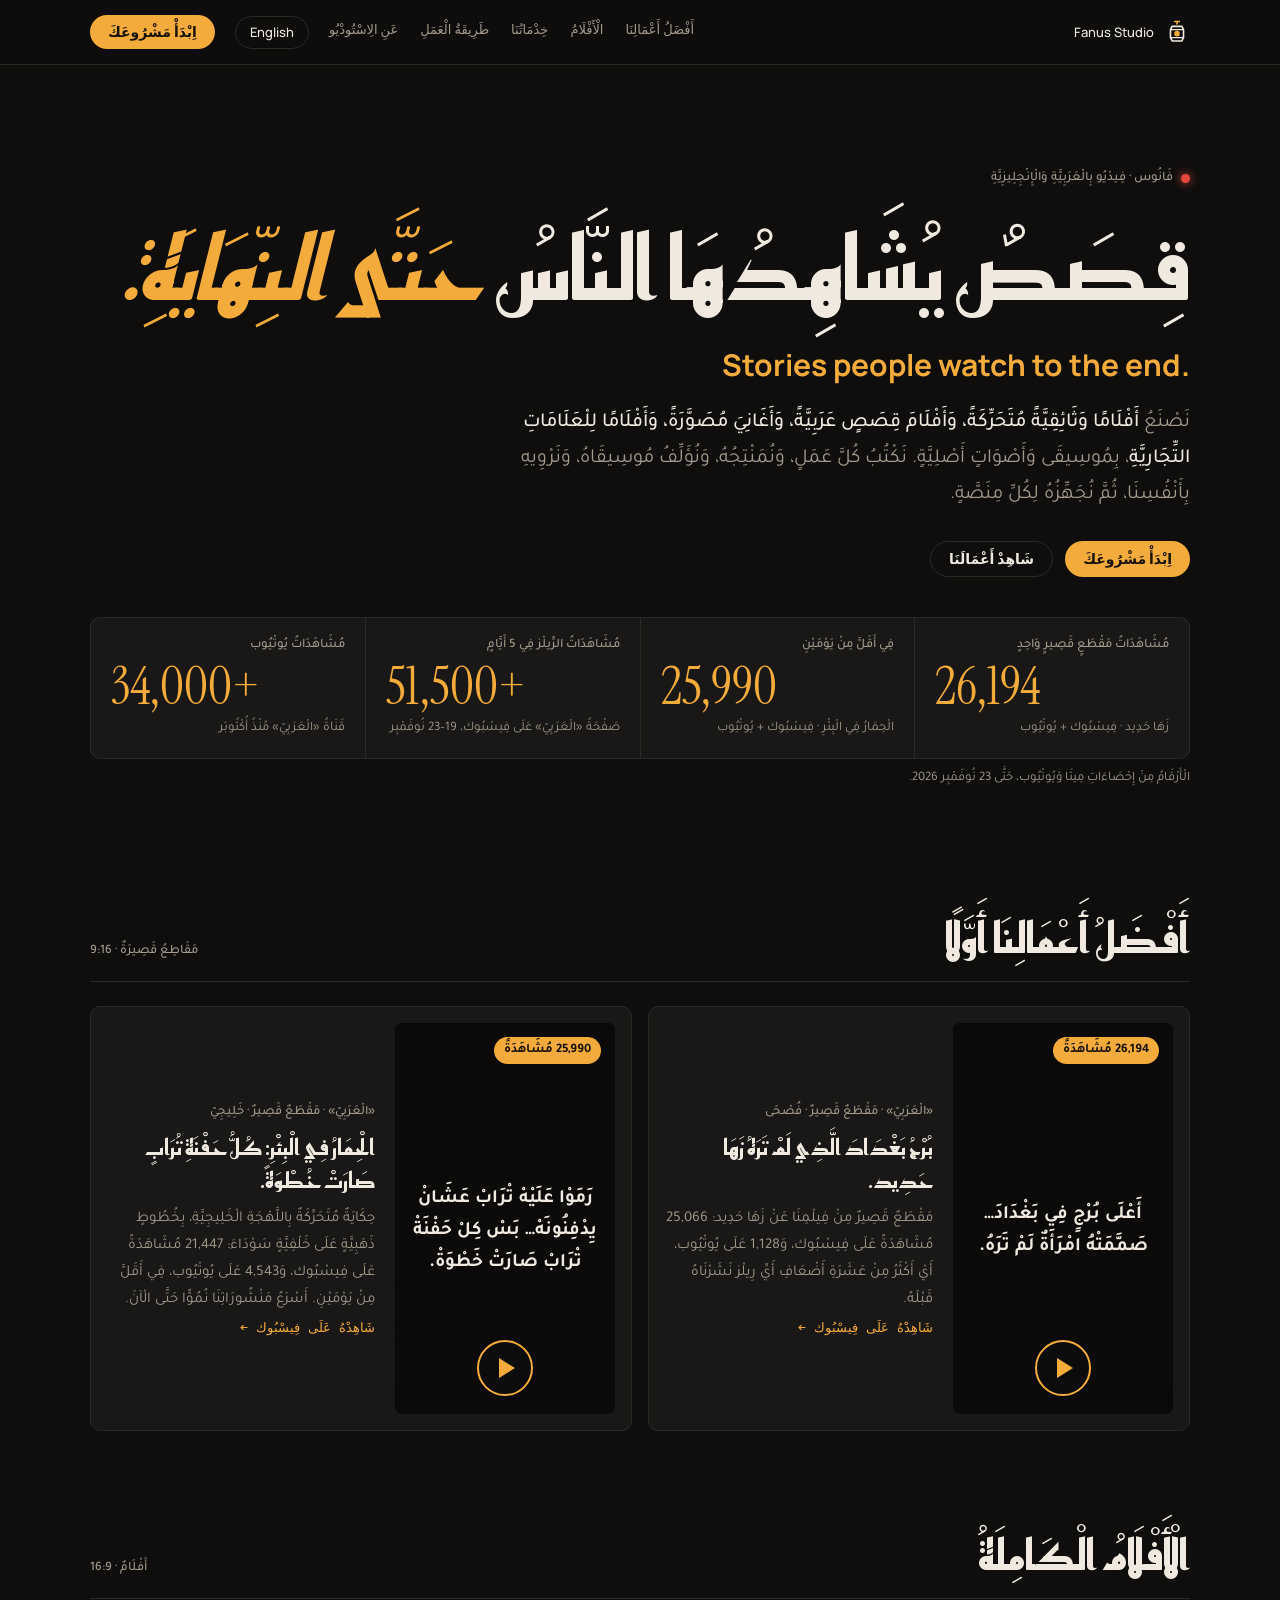
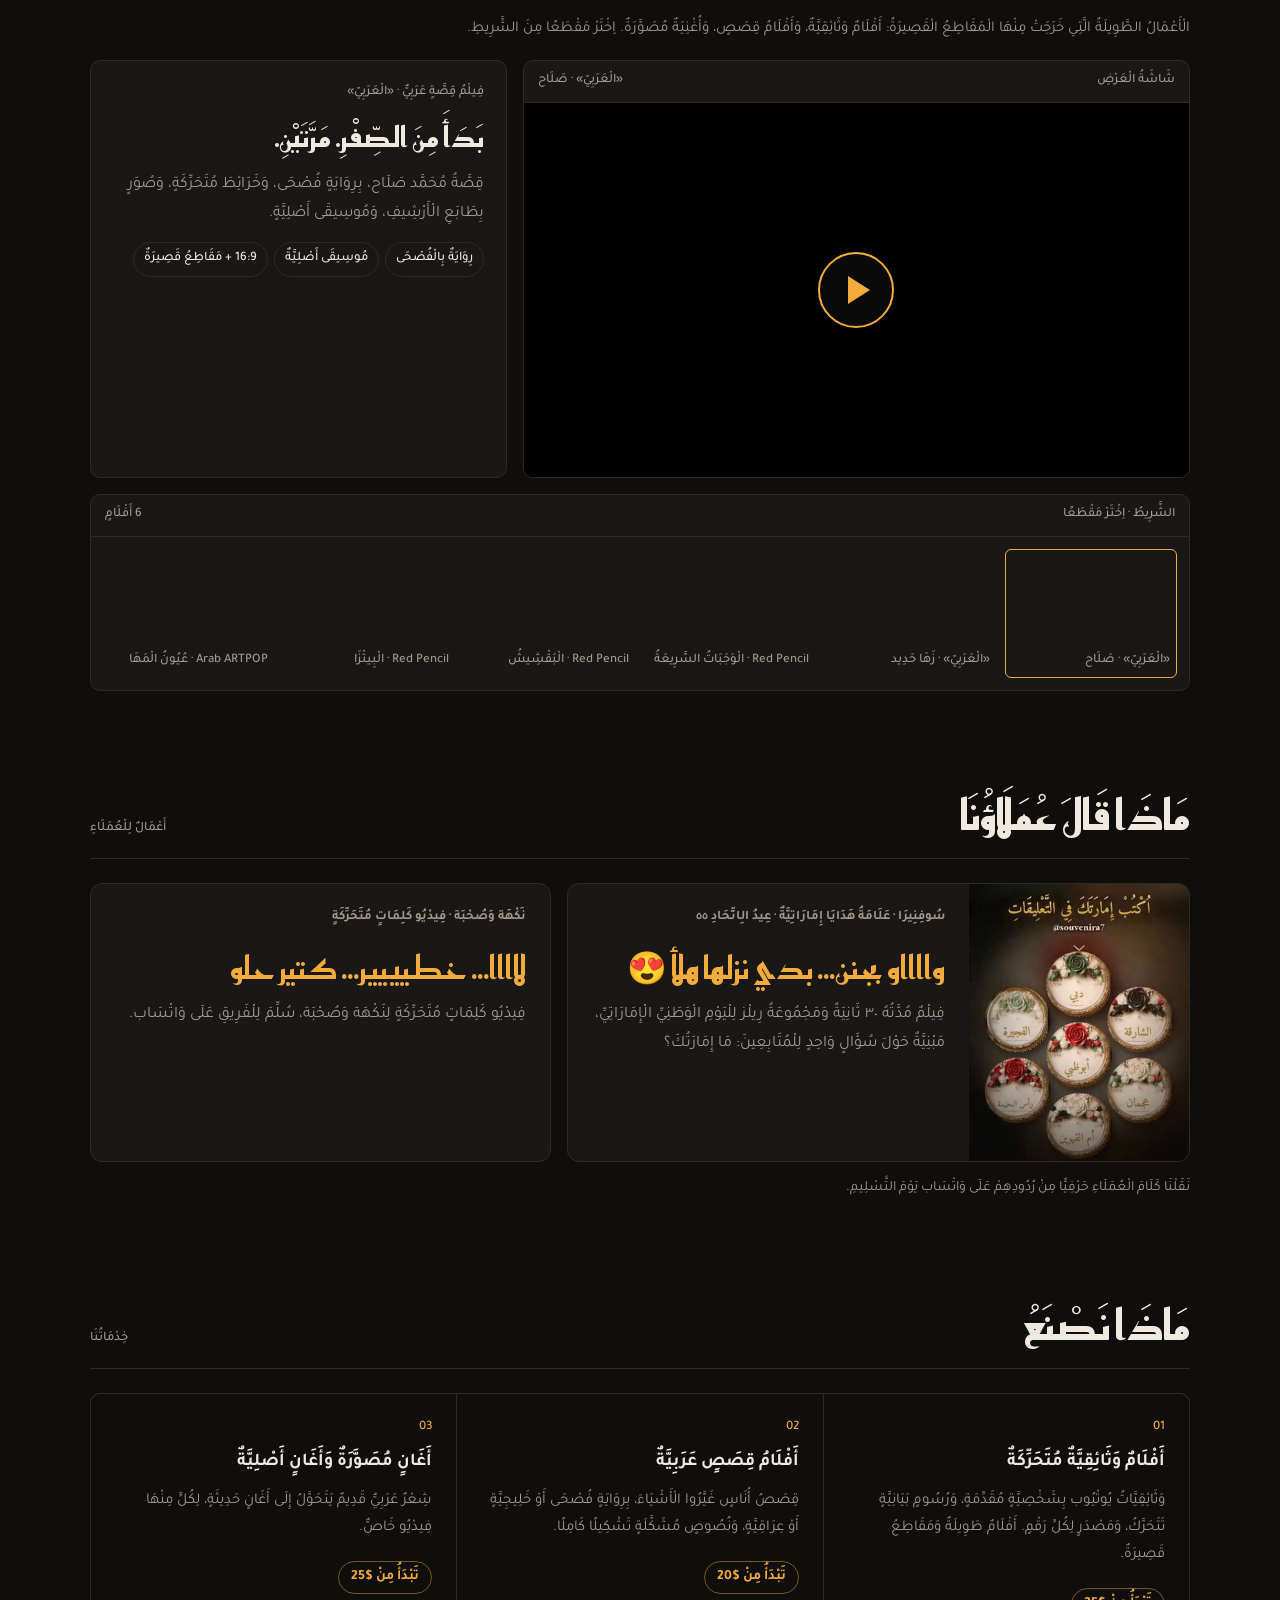
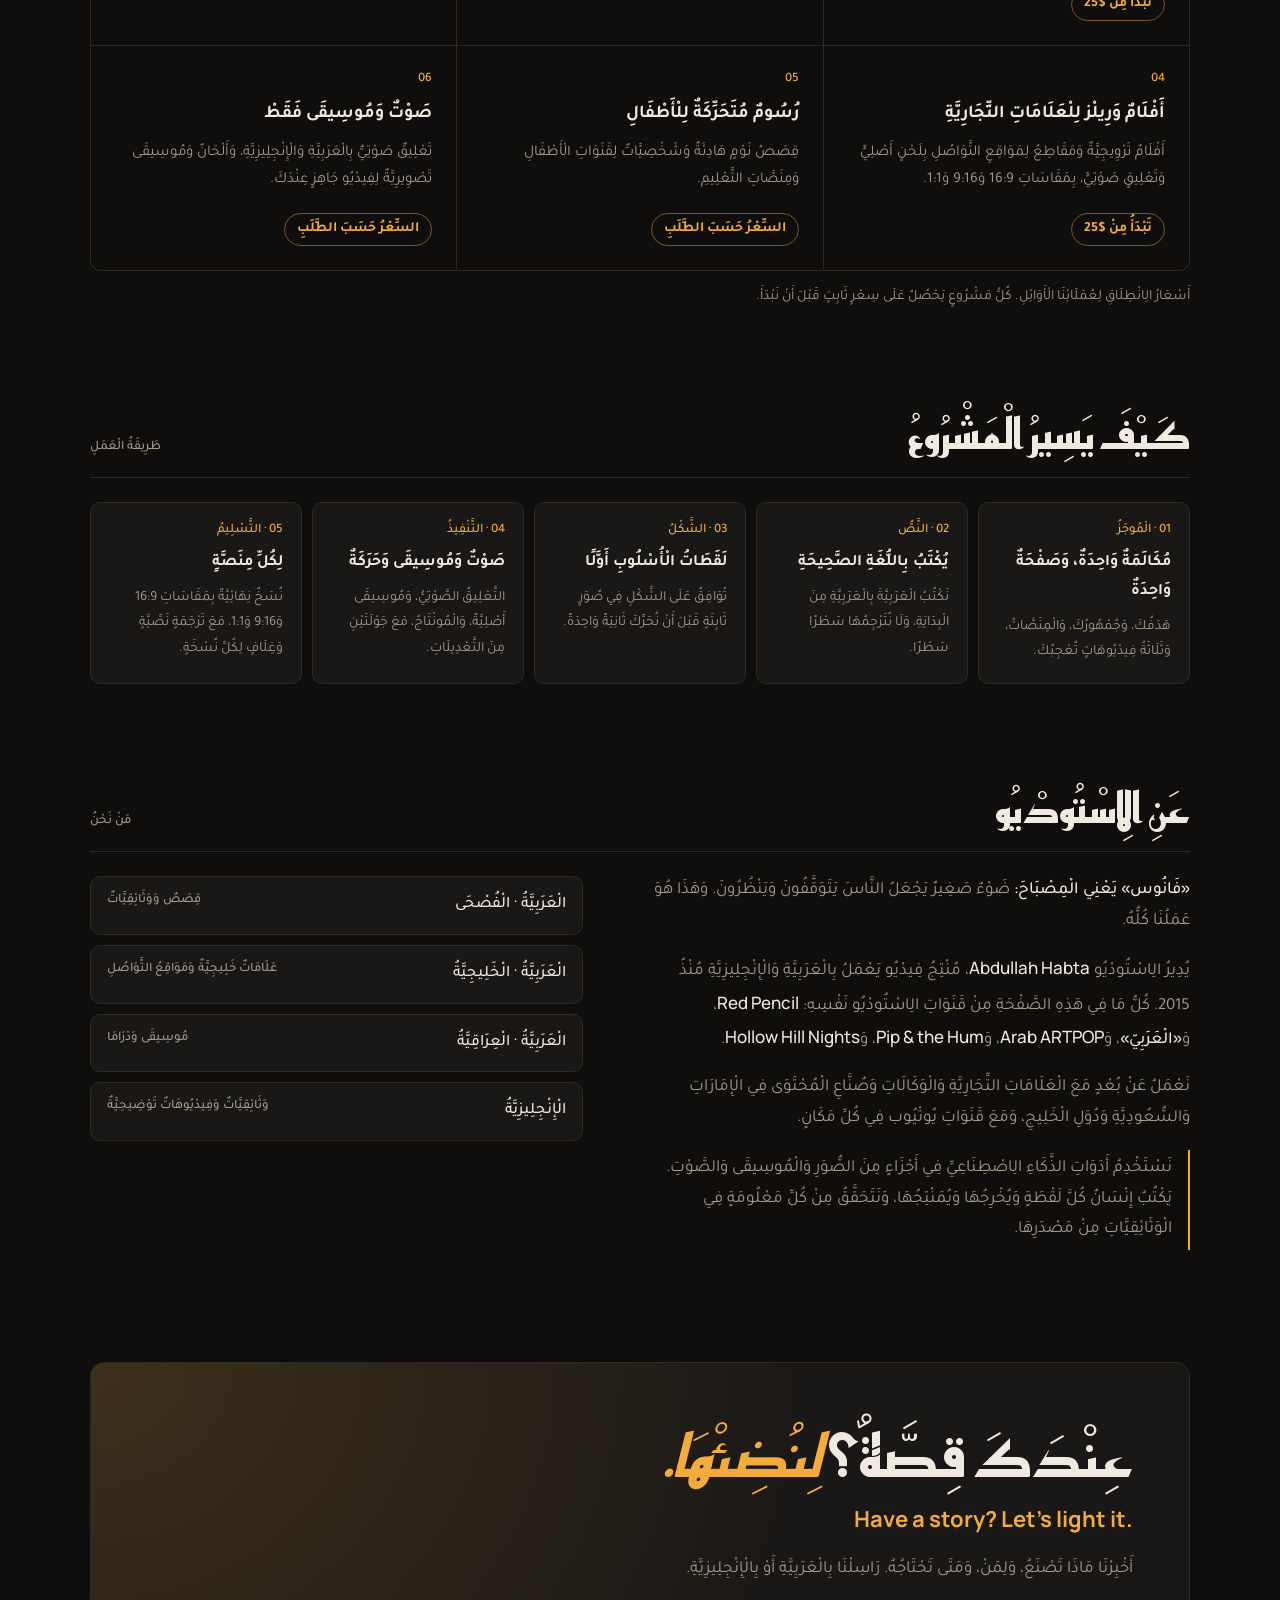
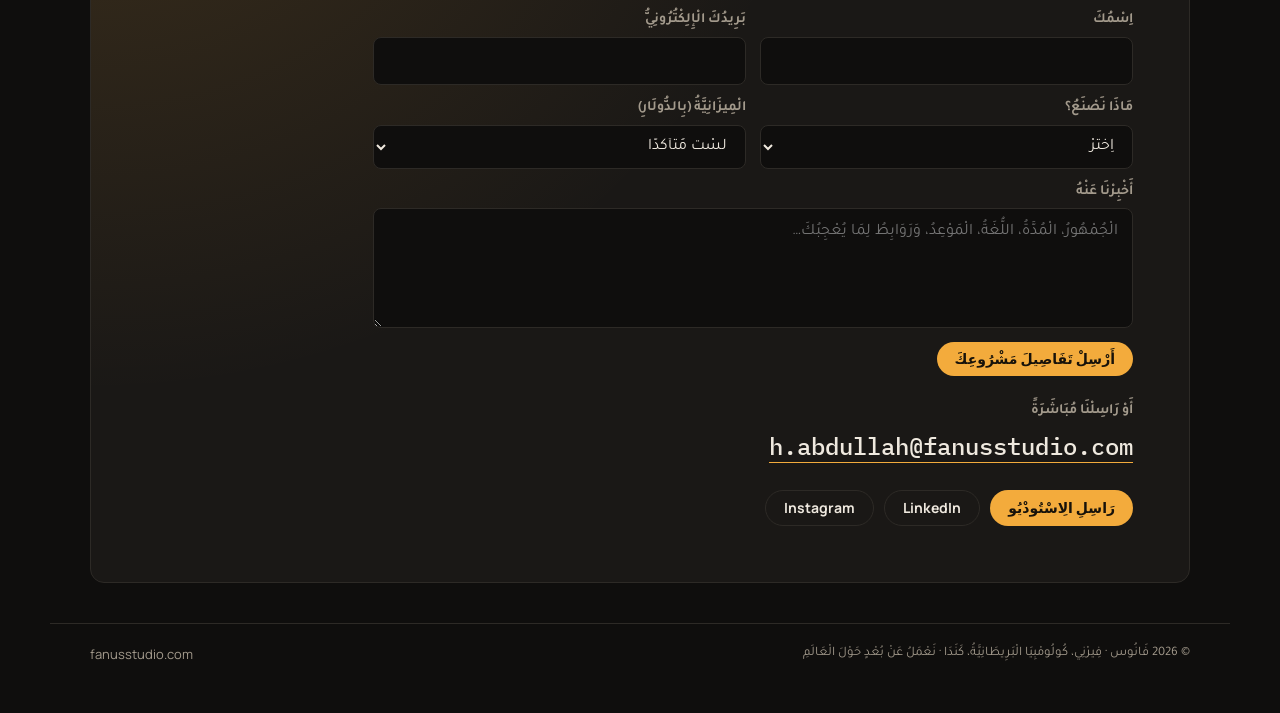
==== ar/index.html @ 35770fff "Add files via upload" ====
<!DOCTYPE html>
<html lang="ar" dir="rtl">
<head>
<meta charset="utf-8">
<meta name="viewport" content="width=device-width, initial-scale=1">
<title>فَانُوس · اِسْتُودْيُو فِيدْيُو بِالْعَرَبِيَّةِ وَالْإِنْجِلِيزِيَّةِ</title>
<meta name="description" content="فَانُوس اِسْتُودْيُو يَصْنَعُ أَفْلَامًا وَثَائِقِيَّةً مُتَحَرِّكَةً، وَأَفْلَامَ قِصَصٍ عَرَبِيَّةً، وَأَغَانِيَ مُصَوَّرَةً، وَأَفْلَامًا لِلْعَلَامَاتِ التِّجَارِيَّةِ، بِمُوسِيقَى وَأَصْوَاتٍ أَصْلِيَّةٍ، بِالْعَرَبِيَّةِ وَالْإِنْجِلِيزِيَّةِ.">
<meta property="og:title" content="فَانُوس · قِصَصٌ يُشَاهِدُهَا النَّاسُ حَتَّى النِّهَايَةِ">
<meta property="og:description" content="أَفْلَامٌ وَثَائِقِيَّةٌ مُتَحَرِّكَةٌ، وَأَفْلَامُ قِصَصٍ عَرَبِيَّةٌ، وَأَغَانٍ مُصَوَّرَةٌ، وَأَفْلَامٌ لِلْعَلَامَاتِ التِّجَارِيَّةِ، بِالْعَرَبِيَّةِ وَالْإِنْجِلِيزِيَّةِ.">
<meta property="og:type" content="website">
<meta property="og:locale" content="ar_AR">
<meta property="og:url" content="https://fanusstudio.com/ar/">
<meta property="og:image" content="https://fanusstudio.com/assets/og-fanus.jpg">
<meta property="og:image:width" content="1200">
<meta property="og:image:height" content="627">
<meta name="twitter:card" content="summary_large_image">
<meta name="theme-color" content="#0f0e0d">
<link rel="canonical" href="https://fanusstudio.com/ar/">
<link rel="alternate" hreflang="en" href="https://fanusstudio.com/">
<link rel="alternate" hreflang="ar" href="https://fanusstudio.com/ar/">
<link rel="alternate" hreflang="x-default" href="https://fanusstudio.com/">
<link rel="icon" href="/favicon.svg" type="image/svg+xml">
<link rel="preconnect" href="https://fonts.googleapis.com">
<link rel="preconnect" href="https://fonts.gstatic.com" crossorigin>
<link href="https://fonts.googleapis.com/css2?family=Instrument+Serif:ital@0;1&family=Manrope:wght@400;500;700&family=IBM+Plex+Mono:wght@400;500&family=Reem+Kufi:wght@500;700&family=Tajawal:wght@400;500;700&display=swap" rel="stylesheet">
<link rel="stylesheet" href="/assets/site.css">
</head>
<body>
<a class="skip" href="#main">تَخَطَّ إِلَى الْمُحْتَوَى</a>

<nav class="bar" aria-label="الْقَائِمَةُ الرَّئِيسِيَّةُ">
  <div class="wrap">
    <a class="brand" href="#top" aria-label="فَانُوس، الصَّفْحَةُ الرَّئِيسِيَّةُ">
      <svg viewBox="0 0 32 32" aria-hidden="true"><path d="M13 3h6M16 3v3" stroke="#f3ab3c" stroke-width="2" stroke-linecap="round"/><path d="M10 9h12l2 4v10l-2 4H10l-2-4V13z" fill="none" stroke="#efe9df" stroke-width="2" stroke-linejoin="round"/><circle cx="16" cy="18" r="3.4" fill="#f3ab3c"/><path d="M8 13h16M8 23h16" stroke="#efe9df" stroke-width="1.4"/></svg>
      <span class="en">Fanus Studio</span>
    </a>
    <ul>
      <li><a href="#breakouts">أَفْضَلُ أَعْمَالِنَا</a></li>
      <li><a href="#work">الْأَفْلَامُ</a></li>
      <li><a href="#services">خِدْمَاتُنَا</a></li>
      <li><a href="#process">طَرِيقَةُ الْعَمَلِ</a></li>
      <li><a href="#studio">عَنِ الِاسْتُودْيُو</a></li>
    </ul>
    <a class="lang en" href="/" lang="en" hreflang="en">English</a>
    <a class="cta" href="#contact">اِبْدَأْ مَشْرُوعَكَ</a>
  </div>
</nav>

<main id="main">
<header class="hero wrap" id="top">
  <span class="rec"><i></i>فَانُوس · فِيدْيُو بِالْعَرَبِيَّةِ وَالْإِنْجِلِيزِيَّةِ</span>
  <h1>قِصَصٌ يُشَاهِدُهَا النَّاسُ <em>حَتَّى النِّهَايَةِ.</em></h1>
  <p class="en ar-line" lang="en">Stories people watch to the end.</p>
  <p class="lede">نَصْنَعُ <b>أَفْلَامًا وَثَائِقِيَّةً مُتَحَرِّكَةً، وَأَفْلَامَ قِصَصٍ عَرَبِيَّةً، وَأَغَانِيَ مُصَوَّرَةً، وَأَفْلَامًا لِلْعَلَامَاتِ التِّجَارِيَّةِ</b>، بِمُوسِيقَى وَأَصْوَاتٍ أَصْلِيَّةٍ. نَكْتُبُ كُلَّ عَمَلٍ، وَنُمَنْتِجُهُ، وَنُؤَلِّفُ مُوسِيقَاهُ، وَنَرْوِيهِ بِأَنْفُسِنَا، ثُمَّ نُجَهِّزُهُ لِكُلِّ مِنَصَّةٍ.</p>
  <div class="hero-actions">
    <a class="cta" href="#contact">اِبْدَأْ مَشْرُوعَكَ</a>
    <a class="cta ghost" href="#breakouts">شَاهِدْ أَعْمَالَنَا</a>
  </div>
  <dl class="stats" aria-label="نَتَائِجُ مِنْ قَنَوَاتِنَا">
    <div><dt>مُشَاهَدَاتُ مَقْطَعٍ قَصِيرٍ وَاحِدٍ</dt><dd>26,194</dd><span>زَهَا حَدِيد · فِيسْبُوك + يُوتْيُوب</span></div>
    <div><dt>فِي أَقَلَّ مِنْ يَوْمَيْنِ</dt><dd>25,990</dd><span>الْحِمَارُ فِي الْبِئْرِ · فِيسْبُوك + يُوتْيُوب</span></div>
    <div><dt>مُشَاهَدَاتُ الرِّيلْز فِي 5 أَيَّامٍ</dt><dd>51,500+</dd><span>صَفْحَةُ «الْعَرَبِيّ» عَلَى فِيسْبُوك، 19–23 نُوفَمْبِر</span></div>
    <div><dt>مُشَاهَدَاتُ يُوتْيُوب</dt><dd>34,000+</dd><span>قَنَاةُ «الْعَرَبِيّ» مُنْذُ أُكْتُوبَر</span></div>
  </dl>
  <p class="asof">الْأَرْقَامُ مِنْ إِحْصَاءَاتِ مِيتَا وَيُوتْيُوب، حَتَّى 23 نُوفَمْبِر 2026.</p>
</header>

<section class="wrap" id="breakouts" style="padding-top:clamp(40px,6vw,72px)">
  <div class="sec-head"><h2>أَفْضَلُ أَعْمَالِنَا أَوَّلًا</h2><span>مَقَاطِعُ قَصِيرَةٌ · 9:16</span></div>
  <div class="reels">
    <article class="reel">
      <div class="reel-frame" data-yt="9dzIeM077sY">
        <button type="button" class="reel-poster" data-thumb style="background-image:linear-gradient(180deg,rgba(11,10,9,.35),rgba(11,10,9,.55) 45%,rgba(11,10,9,.9)),url(https://i.ytimg.com/vi/9dzIeM077sY/hqdefault.jpg)" aria-label="شَغِّلْ مَقْطَعَ زَهَا حَدِيد">
          <span class="badge">26,194 مُشَاهَدَةً</span>
          <span class="ar reel-hook">أَعْلَى بُرْجٍ فِي بَغْدَادَ… صَمَّمَتْهُ امْرَأَةٌ لَمْ تَرَهُ.</span>
          <span class="play" aria-hidden="true"></span>
        </button>
      </div>
      <div class="reel-info">
        <span class="kicker">«الْعَرَبِيّ» · مَقْطَعٌ قَصِيرٌ · فُصْحَى</span>
        <b>بُرْجُ بَغْدَادَ الَّذِي لَمْ تَرَهُ زَهَا حَدِيد.</b>
        <p>مَقْطَعٌ قَصِيرٌ مِنْ فِيلْمِنَا عَنْ زَهَا حَدِيد: 25,066 مُشَاهَدَةً عَلَى فِيسْبُوك، وَ1,128 عَلَى يُوتْيُوب، أَيْ أَكْثَرُ مِنْ عَشَرَةِ أَضْعَافِ أَيِّ رِيلْز نَشَرْنَاهُ قَبْلَهُ.</p>
        <a href="https://www.facebook.com/reel/1648816886707754/" rel="noopener">شَاهِدْهُ عَلَى فِيسْبُوك ←</a>
      </div>
    </article>
    <article class="reel">
      <div class="reel-frame" data-yt="bB3x-PPiFWo">
        <button type="button" class="reel-poster" data-thumb style="background-image:linear-gradient(180deg,rgba(11,10,9,.35),rgba(11,10,9,.55) 45%,rgba(11,10,9,.9)),url(https://i.ytimg.com/vi/bB3x-PPiFWo/hqdefault.jpg)" aria-label="شَغِّلْ مَقْطَعَ الْحِمَارِ فِي الْبِئْرِ">
          <span class="badge">25,990 مُشَاهَدَةً</span>
          <span class="ar reel-hook">رَمَوْا عَلَيْهْ تْرَابْ عَشَانْ يِدْفِنُونَهْ… بَسْ كِلْ حَفْنَةْ تْرَابْ صَارَتْ خَطْوَةْ.</span>
          <span class="play" aria-hidden="true"></span>
        </button>
      </div>
      <div class="reel-info">
        <span class="kicker">«الْعَرَبِيّ» · مَقْطَعٌ قَصِيرٌ · خَلِيجِيّ</span>
        <b>الْحِمَارُ فِي الْبِئْرِ: كُلُّ حَفْنَةِ تُرَابٍ صَارَتْ خُطْوَةً.</b>
        <p>حِكَايَةٌ مُتَحَرِّكَةٌ بِاللَّهْجَةِ الْخَلِيجِيَّةِ، بِخُطُوطٍ ذَهَبِيَّةٍ عَلَى خَلْفِيَّةٍ سَوْدَاءَ: 21,447 مُشَاهَدَةً عَلَى فِيسْبُوك، وَ4,543 عَلَى يُوتْيُوب، فِي أَقَلَّ مِنْ يَوْمَيْنِ. أَسْرَعُ مَنْشُورَاتِنَا نُمُوًّا حَتَّى الْآنَ.</p>
        <a href="https://www.facebook.com/reel/1124022290399569/" rel="noopener">شَاهِدْهُ عَلَى فِيسْبُوك ←</a>
      </div>
    </article>
  </div>
</section>

<section class="wrap" id="work">
  <div class="sec-head"><h2>الْأَفْلَامُ الْكَامِلَةُ</h2><span>أَفْلَامٌ · 16:9</span></div>
  <p class="films-note">الْأَعْمَالُ الطَّوِيلَةُ الَّتِي خَرَجَتْ مِنْهَا الْمَقَاطِعُ الْقَصِيرَةُ: أَفْلَامٌ وَثَائِقِيَّةٌ، وَأَفْلَامُ قِصَصٍ، وَأُغْنِيَةٌ مُصَوَّرَةٌ. اِخْتَرْ مَقْطَعًا مِنَ الشَّرِيطِ.</p>
  <div class="suite">
    <div class="panel">
      <div class="head"><span>شَاشَةُ الْعَرْضِ</span><span id="monLabel"></span></div>
      <div class="screen" id="screen"></div>
    </div>
    <aside class="panel inspector" aria-live="polite">
      <span class="kicker" id="insKicker"></span>
      <h2 id="insTitle"></h2>
      <p id="insText"></p>
      <div class="chips" id="insChips"></div>
    </aside>
  </div>
  <div class="panel timeline">
    <div class="head"><span>الشَّرِيطُ · اِخْتَرْ مَقْطَعًا</span><span>6 أَفْلَامٍ</span></div>
    <div class="clips" id="clips" role="list"></div>
  </div>
</section>

<section class="wrap" id="clients">
  <div class="sec-head"><h2>مَاذَا قَالَ عُمَلَاؤُنَا</h2><span>أَعْمَالٌ لِلْعُمَلَاءِ</span></div>
  <div class="quotes">
    <figure class="quote has-img">
      <img src="/assets/client-souvenira.jpg" alt="سَبْعُ شُمُوعٍ بِالْوُرُودِ، وَاحِدَةٌ لِكُلِّ إِمَارَةٍ، مِنْ فِيلْمِ سُوفِنِيرَا لِعِيدِ الِاتِّحَادِ" width="640" height="804" loading="lazy">
      <figcaption>
        <span class="kicker">سُوفِنِيرَا · عَلَامَةُ هَدَايَا إِمَارَاتِيَّةٌ · عِيدُ الِاتِّحَادِ ٥٥</span>
        <blockquote>وااااو بجنن… بدي نزلها هلأ 😍</blockquote>
        <p>فِيلْمٌ مُدَّتُهُ ٣٠ ثَانِيَةً وَمَجْمُوعَةُ رِيلْز لِلْيَوْمِ الْوَطَنِيِّ الْإِمَارَاتِيِّ، مَبْنِيَّةٌ حَوْلَ سُؤَالٍ وَاحِدٍ لِلْمُتَابِعِينَ: مَا إِمَارَتُكَ؟</p>
      </figcaption>
    </figure>
    <figure class="quote">
      <figcaption>
        <span class="kicker">نَكْهَة وَصُحْبَة · فِيدْيُو كَلِمَاتٍ مُتَحَرِّكَةٍ</span>
        <blockquote>لاااا… خطيييير… كتير حلو</blockquote>
        <p>فِيدْيُو كَلِمَاتٍ مُتَحَرِّكَةٍ لِنَكْهَة وَصُحْبَة، سُلِّمَ لِلْفَرِيقِ عَلَى وَاتْسَاب.</p>
      </figcaption>
    </figure>
  </div>
  <p class="price-note">نَقَلْنَا كَلَامَ الْعُمَلَاءِ حَرْفِيًّا مِنْ رُدُودِهِمْ عَلَى وَاتْسَاب يَوْمَ التَّسْلِيمِ.</p>
</section>

<section class="wrap" id="services">
  <div class="sec-head"><h2>مَاذَا نَصْنَعُ</h2><span>خِدْمَاتُنَا</span></div>
  <div class="grid3">
    <div class="cell"><span class="n">01</span><b>أَفْلَامٌ وَثَائِقِيَّةٌ مُتَحَرِّكَةٌ</b><p>وَثَائِقِيَّاتُ يُوتْيُوب بِشَخْصِيَّةٍ مُقَدِّمَةٍ، وَرُسُومٍ بَيَانِيَّةٍ تَتَحَرَّكُ، وَمَصْدَرٍ لِكُلِّ رَقْمٍ. أَفْلَامٌ طَوِيلَةٌ وَمَقَاطِعُ قَصِيرَةٌ.</p><span class="from">تَبْدَأُ مِنْ ‎25$</span></div>
    <div class="cell"><span class="n">02</span><b>أَفْلَامُ قِصَصٍ عَرَبِيَّةٌ</b><p>قِصَصُ أُنَاسٍ غَيَّرُوا الْأَشْيَاءَ، بِرِوَايَةٍ فُصْحَى أَوْ خَلِيجِيَّةٍ أَوْ عِرَاقِيَّةٍ، وَنُصُوصٍ مُشَكَّلَةٍ تَشْكِيلًا كَامِلًا.</p><span class="from">تَبْدَأُ مِنْ ‎20$</span></div>
    <div class="cell"><span class="n">03</span><b>أَغَانٍ مُصَوَّرَةٌ وَأَغَانٍ أَصْلِيَّةٌ</b><p>شِعْرٌ عَرَبِيٌّ قَدِيمٌ يَتَحَوَّلُ إِلَى أَغَانٍ حَدِيثَةٍ، لِكُلٍّ مِنْهَا فِيدْيُو خَاصٌّ.</p><span class="from">تَبْدَأُ مِنْ ‎25$</span></div>
    <div class="cell"><span class="n">04</span><b>أَفْلَامٌ وَرِيلْز لِلْعَلَامَاتِ التِّجَارِيَّةِ</b><p>أَفْلَامٌ تَرْوِيجِيَّةٌ وَمَقَاطِعُ لِمَوَاقِعِ التَّوَاصُلِ بِلَحْنٍ أَصْلِيٍّ وَتَعْلِيقٍ صَوْتِيٍّ، بِمَقَاسَاتِ 16:9 وَ9:16 وَ1:1.</p><span class="from">تَبْدَأُ مِنْ ‎25$</span></div>
    <div class="cell"><span class="n">05</span><b>رُسُومٌ مُتَحَرِّكَةٌ لِلْأَطْفَالِ</b><p>قِصَصُ نَوْمٍ هَادِئَةٌ وَشَخْصِيَّاتٌ لِقَنَوَاتِ الْأَطْفَالِ وَمِنَصَّاتِ التَّعْلِيمِ.</p><span class="from">السِّعْرُ حَسَبَ الطَّلَبِ</span></div>
    <div class="cell"><span class="n">06</span><b>صَوْتٌ وَمُوسِيقَى فَقَطْ</b><p>تَعْلِيقٌ صَوْتِيٌّ بِالْعَرَبِيَّةِ وَالْإِنْجِلِيزِيَّةِ، وَأَلْحَانٌ وَمُوسِيقَى تَصْوِيرِيَّةٌ لِفِيدْيُو جَاهِزٍ عِنْدَكَ.</p><span class="from">السِّعْرُ حَسَبَ الطَّلَبِ</span></div>
  </div>
  <p class="price-note">أَسْعَارُ الِانْطِلَاقِ لِعُمَلَائِنَا الْأَوَائِلِ. كُلُّ مَشْرُوعٍ يَحْصُلُ عَلَى سِعْرٍ ثَابِتٍ قَبْلَ أَنْ نَبْدَأَ.</p>
</section>

<section class="wrap" id="process">
  <div class="sec-head"><h2>كَيْفَ يَسِيرُ الْمَشْرُوعُ</h2><span>طَرِيقَةُ الْعَمَلِ</span></div>
  <ol class="steps">
    <li><span class="n">01 · الْمُوجَزُ</span><b>مُكَالَمَةٌ وَاحِدَةٌ، وَصَفْحَةٌ وَاحِدَةٌ</b><p>هَدَفُكَ، وَجُمْهُورُكَ، وَالْمِنَصَّاتُ، وَثَلَاثَةُ فِيدْيُوهَاتٍ تُعْجِبُكَ.</p></li>
    <li><span class="n">02 · النَّصُّ</span><b>يُكْتَبُ بِاللُّغَةِ الصَّحِيحَةِ</b><p>نَكْتُبُ الْعَرَبِيَّةَ بِالْعَرَبِيَّةِ مِنَ الْبِدَايَةِ، وَلَا نُتَرْجِمُهَا سَطْرًا سَطْرًا.</p></li>
    <li><span class="n">03 · الشَّكْلُ</span><b>لَقَطَاتُ الْأُسْلُوبِ أَوَّلًا</b><p>تُوَافِقُ عَلَى الشَّكْلِ فِي صُوَرٍ ثَابِتَةٍ قَبْلَ أَنْ نُحَرِّكَ ثَانِيَةً وَاحِدَةً.</p></li>
    <li><span class="n">04 · التَّنْفِيذُ</span><b>صَوْتٌ وَمُوسِيقَى وَحَرَكَةٌ</b><p>التَّعْلِيقُ الصَّوْتِيُّ، وَمُوسِيقَى أَصْلِيَّةٌ، وَالْمُونْتَاجُ، مَعَ جَوْلَتَيْنِ مِنَ التَّعْدِيلَاتِ.</p></li>
    <li><span class="n">05 · التَّسْلِيمُ</span><b>لِكُلِّ مِنَصَّةٍ</b><p>نُسَخٌ نِهَائِيَّةٌ بِمَقَاسَاتِ 16:9 وَ9:16 وَ1:1، مَعَ تَرْجَمَةٍ نَصِّيَّةٍ وَغِلَافٍ لِكُلِّ نُسْخَةٍ.</p></li>
  </ol>
</section>

<section class="wrap" id="studio">
  <div class="sec-head"><h2>عَنِ الِاسْتُودْيُو</h2><span>مَنْ نَحْنُ</span></div>
  <div class="split">
    <div>
      <p><b>«فَانُوس» يَعْنِي الْمِصْبَاحَ:</b> ضَوْءٌ صَغِيرٌ يَجْعَلُ النَّاسَ يَتَوَقَّفُونَ وَيَنْظُرُونَ. وَهَذَا هُوَ عَمَلُنَا كُلُّهُ.</p>
      <p>يُدِيرُ الِاسْتُودْيُو <b class="en">Abdullah Habta</b>، مُنْتِجُ فِيدْيُو يَعْمَلُ بِالْعَرَبِيَّةِ وَالْإِنْجِلِيزِيَّةِ مُنْذُ 2015. كُلُّ مَا فِي هَذِهِ الصَّفْحَةِ مِنْ قَنَوَاتِ الِاسْتُودْيُو نَفْسِهِ: <b class="en">Red Pencil</b>، وَ<b>«الْعَرَبِيّ»</b>، وَ<b class="en">Arab ARTPOP</b>، وَ<b class="en">Pip &amp; the Hum</b>، وَ<b class="en">Hollow Hill Nights</b>.</p>
      <p>نَعْمَلُ عَنْ بُعْدٍ مَعَ الْعَلَامَاتِ التِّجَارِيَّةِ وَالْوَكَالَاتِ وَصُنَّاعِ الْمُحْتَوَى فِي الْإِمَارَاتِ وَالسُّعُودِيَّةِ وَدُوَلِ الْخَلِيجِ، وَمَعَ قَنَوَاتِ يُوتْيُوب فِي كُلِّ مَكَانٍ.</p>
      <p class="honest">نَسْتَخْدِمُ أَدَوَاتِ الذَّكَاءِ الِاصْطِنَاعِيِّ فِي أَجْزَاءٍ مِنَ الصُّوَرِ وَالْمُوسِيقَى وَالصَّوْتِ. يَكْتُبُ إِنْسَانٌ كُلَّ لَقْطَةٍ وَيُخْرِجُهَا وَيُمَنْتِجُهَا، وَنَتَحَقَّقُ مِنْ كُلِّ مَعْلُومَةٍ فِي الْوَثَائِقِيَّاتِ مِنْ مَصْدَرِهَا.</p>
    </div>
    <div class="voices" aria-label="لُغَاتُ التَّعْلِيقِ الصَّوْتِيِّ">
      <div class="voice"><b>الْعَرَبِيَّةُ · الْفُصْحَى</b><span>قِصَصٌ وَوَثَائِقِيَّاتٌ</span></div>
      <div class="voice"><b>الْعَرَبِيَّةُ · الْخَلِيجِيَّةُ</b><span>عَلَامَاتٌ خَلِيجِيَّةٌ وَمَوَاقِعُ التَّوَاصُلِ</span></div>
      <div class="voice"><b>الْعَرَبِيَّةُ · الْعِرَاقِيَّةُ</b><span>مُوسِيقَى وَدْرَامَا</span></div>
      <div class="voice"><b>الْإِنْجِلِيزِيَّةُ</b><span>وَثَائِقِيَّاتٌ وَفِيدْيُوهَاتٌ تَوْضِيحِيَّةٌ</span></div>
    </div>
  </div>
</section>

<section class="wrap" id="contact" style="padding-top:0">
  <div class="contact">
    <h2>عِنْدَكَ قِصَّةٌ؟ <em>لِنُضِئْهَا.</em></h2>
    <p class="en ar-line" lang="en">Have a story? Let's light it.</p>
    <p>أَخْبِرْنَا مَاذَا تَصْنَعُ، وَلِمَنْ، وَمَتَى تَحْتَاجُهُ. رَاسِلْنَا بِالْعَرَبِيَّةِ أَوْ بِالْإِنْجِلِيزِيَّةِ.</p>
    <form class="cform" id="cform" action="https://formsubmit.co/h.abdullah@fanusstudio.com" method="POST">
      <input type="hidden" name="_subject" value="طلب مشروع جديد · fanusstudio.com/ar">
      <input type="hidden" name="_template" value="table">
      <input type="hidden" name="_next" value="https://fanusstudio.com/ar/?sent=1#contact">
      <input class="hp" type="text" name="_honey" tabindex="-1" autocomplete="off" aria-hidden="true">
      <label>اِسْمُكَ<input name="name" autocomplete="name" required></label>
      <label>بَرِيدُكَ الْإِلِكْتُرُونِيُّ<input type="email" name="email" autocomplete="email" required></label>
      <label>مَاذَا نَصْنَعُ؟
        <select name="project" required>
          <option value="">اِخْتَرْ</option>
          <option value="Animated documentary">فِيلْمٌ وَثَائِقِيٌّ مُتَحَرِّكٌ</option>
          <option value="Arabic story film">فِيلْمُ قِصَّةٍ عَرَبِيَّةٍ</option>
          <option value="Shorts / Reels from my videos">مَقَاطِعُ قَصِيرَةٌ مِنْ فِيدْيُوهَاتِي</option>
          <option value="Music video or original song">فِيدْيُو مُوسِيقِيٌّ أَوْ أُغْنِيَةٌ أَصْلِيَّةٌ</option>
          <option value="Brand film or reel">فِيلْمٌ لِعَلَامَةٍ تِجَارِيَّةٍ</option>
          <option value="Kids' animation">رُسُومٌ مُتَحَرِّكَةٌ لِلْأَطْفَالِ</option>
          <option value="Something else">شَيْءٌ آخَرُ</option>
        </select></label>
      <label>الْمِيزَانِيَّةُ (بِالدُّولَارِ)
        <select name="budget">
          <option value="">لَسْتُ مُتَأَكِّدًا</option>
          <option value="Under $100">أَقَلُّ مِنْ 100$</option>
          <option value="$100–500">100$ – 500$</option>
          <option value="$500–2,000">500$ – 2,000$</option>
          <option value="$2,000+">أَكْثَرُ مِنْ 2,000$</option>
        </select></label>
      <label class="full">أَخْبِرْنَا عَنْهُ<textarea name="message" placeholder="الْجُمْهُورُ، الْمُدَّةُ، اللُّغَةُ، الْمَوْعِدُ، وَرَوَابِطُ لِمَا يُعْجِبُكَ…" required></textarea></label>
      <button class="cta" type="submit">أَرْسِلْ تَفَاصِيلَ مَشْرُوعِكَ</button>
    </form>
    <p class="formok" id="formok" hidden>شُكْرًا لَكَ. وَصَلَتْنَا رِسَالَتُكَ، وَسَنَتَوَاصَلُ مَعَكَ قَرِيبًا.</p>
    <p class="or">أَوْ رَاسِلْنَا مُبَاشَرَةً</p>
    <a class="mail" href="mailto:h.abdullah@fanusstudio.com?subject=%D9%85%D8%B4%D8%B1%D9%88%D8%B9%20%D8%AC%D8%AF%D9%8A%D8%AF%20%D9%84%D9%81%D8%A7%D9%86%D9%88%D8%B3">h.abdullah@fanusstudio.com</a>
    <div class="links">
      <a class="cta" href="mailto:h.abdullah@fanusstudio.com?subject=%D9%85%D8%B4%D8%B1%D9%88%D8%B9%20%D8%AC%D8%AF%D9%8A%D8%AF%20%D9%84%D9%81%D8%A7%D9%86%D9%88%D8%B3">رَاسِلِ الِاسْتُودْيُو</a>
      <a class="cta ghost en" href="https://www.linkedin.com/company/fanus-studio/" rel="noopener">LinkedIn</a>
      <a class="cta ghost en" href="https://www.instagram.com/fanus.studio/" rel="noopener">Instagram</a>
    </div>
  </div>
</section>
</main>

<footer>
  <div class="wrap">
    <span>© <span id="yr">2026</span> فَانُوس · فِيرْنِي، كُولُومْبِيَا الْبَرِيطَانِيَّةُ، كَنَدَا · نَعْمَلُ عَنْ بُعْدٍ حَوْلَ الْعَالَمِ</span>
    <span class="en">fanusstudio.com</span>
  </div>
</footer>

<script>
const WORK = [
  {id:"7SteTg6vn2E", label:"«الْعَرَبِيّ» · صَلَاح", kicker:"فِيلْمُ قِصَّةٍ عَرَبِيٌّ · «الْعَرَبِيّ»", title:"بَدَأَ مِنَ الصِّفْرِ. مَرَّتَيْنِ.", text:"قِصَّةُ مُحَمَّد صَلَاح، بِرِوَايَةٍ فُصْحَى، وَخَرَائِطَ مُتَحَرِّكَةٍ، وَصُوَرٍ بِطَابَعِ الْأَرْشِيفِ، وَمُوسِيقَى أَصْلِيَّةٍ.", chips:["رِوَايَةٌ بِالْفُصْحَى","مُوسِيقَى أَصْلِيَّةٌ","16:9 + مَقَاطِعُ قَصِيرَةٌ"]},
  {id:"RigFh04_Qnc", label:"«الْعَرَبِيّ» · زَهَا حَدِيد", kicker:"فِيلْمُ قِصَّةٍ عَرَبِيٌّ · «الْعَرَبِيّ»", title:"مِعْمَارِيَّةُ الدَّرَجَةِ التَّاسِعَةِ وَالثَّمَانِينَ.", text:"قِصَّةُ زَهَا حَدِيد مِنْ بَغْدَادَ إِلَى الْعَالَمِ، مَرْسُومَةٌ بِخُطُوطٍ ذَهَبِيَّةٍ، مَعَ بُرْجٍ يَبْنِي نَفْسَهُ فَوْقَ دِجْلَةَ.", chips:["رِوَايَةٌ بِالْفُصْحَى","رُسُومٌ خَطِّيَّةٌ مُتَحَرِّكَةٌ","تَرْجَمَةٌ عَرَبِيَّةٌ وَإِنْجِلِيزِيَّةٌ"]},
  {id:"QY7hCeDV_Zk", label:"Red Pencil · الْوَجَبَاتُ السَّرِيعَةُ", kicker:"فِيلْمٌ وَثَائِقِيٌّ مُتَحَرِّكٌ · Red Pencil", title:"لِمَاذَا لَمْ تَعُدِ الْوَجَبَاتُ السَّرِيعَةُ رَخِيصَةً؟", text:"وَثَائِقِيٌّ عَنِ اقْتِصَادِ الْحَيَاةِ الْيَوْمِيَّةِ يَتْبَعُ نُقُودَكَ دَاخِلَ شَطِيرَةِ بَرْغَر، بِأَرْقَامٍ مُوَثَّقَةٍ وَرُسُومٍ بَيَانِيَّةٍ مُتَحَرِّكَةٍ.", chips:["رِوَايَةٌ بِالْإِنْجِلِيزِيَّةِ","رُسُومُ بَيَانَاتٍ مُتَحَرِّكَةٌ","الْمَصَادِرُ عَلَى الشَّاشَةِ"]},
  {id:"JKCnDH6hMIw", label:"Red Pencil · الْبَقْشِيشُ", kicker:"فِيلْمٌ وَثَائِقِيٌّ مُتَحَرِّكٌ · Red Pencil", title:"مَنْ يَدْفَعُ أَجْرَ النَّادِلِ حَقًّا؟", text:"ثَقَافَةُ الْبَقْشِيشِ فِي أَمْرِيكَا: تَارِيخُهَا، وَأَجْرُ 2.13 دُولَارٍ، وَحُجَجُ الطَّرَفَيْنِ، دُونَ حُكْمٍ مُسْبَقٍ.", chips:["تَقُودُهُ الْقِصَّةُ","شَخْصِيَّةٌ مُقَدِّمَةٌ","فُصُولٌ + مَقَاطِعُ قَصِيرَةٌ"]},
  {id:"b5ydfb2GQYU", label:"Red Pencil · الْبِيتْزَا", kicker:"فِيلْمٌ وَثَائِقِيٌّ مُتَحَرِّكٌ · Red Pencil", title:"أَيْنَ تَذْهَبُ الْعِشْرُونَ دُولَارًا ثَمَنُ الْبِيتْزَا؟", text:"الْحَلْقَةُ الْأُولَى: إِيصَالٌ وَاحِدٌ يُقَسَّمُ شَرِيحَةً شَرِيحَةً بَيْنَ الْمَطْعَمِ وَالتَّطْبِيقِ وَالْمُكَوِّنَاتِ وَالسَّائِقِ.", chips:["رِوَايَةٌ بِالْإِنْجِلِيزِيَّةِ","الْإِيصَالُ فِكْرَةً بَصَرِيَّةً","22 دَقِيقَةً"]},
  {id:"HxUZw0xeCgs", label:"Arab ARTPOP · عُيُونُ الْمَهَا", kicker:"أُغْنِيَةٌ مُصَوَّرَةٌ · Arab ARTPOP", title:"قَصِيدَةٌ قَدِيمَةٌ تُغَنَّى الْيَوْمَ.", text:"أُغْنِيَةُ آرْت بُوب أَصْلِيَّةٌ مَبْنِيَّةٌ عَلَى قَصِيدَةٍ عَرَبِيَّةٍ قَدِيمَةٍ، لَهَا فِيدْيُو خَاصٌّ وَشَخْصِيَّةُ مُغَنِّيَةٍ تَتَكَرَّرُ.", chips:["أُغْنِيَةٌ أَصْلِيَّةٌ","فِيدْيُو كْلِيب","كَلِمَاتٌ عَرَبِيَّةٌ"]}
];
const screen = document.getElementById('screen'), clipsEl = document.getElementById('clips');
function facade(w){
  screen.innerHTML = '';
  const b = document.createElement('button');
  b.type = 'button';
  b.setAttribute('aria-label', 'شَغِّلْ: ' + w.title);
  b.style.backgroundImage = 'url(https://i.ytimg.com/vi/' + w.id + '/hqdefault.jpg)';
  b.innerHTML = '<span class="play" aria-hidden="true"></span>';
  b.addEventListener('click', () => {
    const f = document.createElement('iframe');
    f.src = 'https://www.youtube-nocookie.com/embed/' + w.id + '?autoplay=1&rel=0&hl=ar';
    f.title = w.title;
    f.allow = 'autoplay; encrypted-media; picture-in-picture; fullscreen';
    f.allowFullscreen = true;
    screen.innerHTML = ''; screen.appendChild(f);
  });
  screen.appendChild(b);
}
function select(i){
  const w = WORK[i];
  facade(w);
  document.getElementById('monLabel').textContent = w.label;
  document.getElementById('insKicker').textContent = w.kicker;
  document.getElementById('insTitle').textContent = w.title;
  document.getElementById('insText').textContent = w.text;
  document.getElementById('insChips').innerHTML = w.chips.map(c => '<span class="chip">' + c + '</span>').join('');
  [...clipsEl.children].forEach((c, j) => c.setAttribute('aria-current', j === i ? 'true' : 'false'));
}
WORK.forEach((w, i) => {
  const c = document.createElement('button');
  c.className = 'clip'; c.type = 'button'; c.setAttribute('role', 'listitem');
  c.innerHTML = '<img loading="lazy" alt="" src="https://i.ytimg.com/vi/' + w.id + '/mqdefault.jpg"><span>' + w.label + '</span>';
  c.addEventListener('click', () => select(i));
  clipsEl.appendChild(c);
});
select(0);
document.querySelectorAll('.reel-frame').forEach(fr => {
  fr.querySelector('button').addEventListener('click', () => {
    const f = document.createElement('iframe');
    f.src = 'https://www.youtube-nocookie.com/embed/' + fr.dataset.yt + '?autoplay=1&rel=0&hl=ar';
    f.title = fr.querySelector('button').getAttribute('aria-label');
    f.allow = 'autoplay; encrypted-media; picture-in-picture; fullscreen';
    f.allowFullscreen = true;
    fr.innerHTML = ''; fr.appendChild(f);
  });
});
document.getElementById('yr').textContent = new Date().getFullYear();
</script>
<script>
(function(){if(location.search.indexOf('sent=1')>-1){var f=document.getElementById('cform'),ok=document.getElementById('formok');if(f&&ok){f.style.display='none';ok.hidden=false;}}})();
</script>
</body>
</html>
---- assets/site.css ----
:root{
  --suite:#0f0e0d; --panel:#1a1816; --line:#2d2a26;
  --text:#efe9df; --muted:#a39a8c; --amber:#f3ab3c; --red:#e4483b;
  --display:"Instrument Serif","Times New Roman",serif;
  --body:"Manrope",system-ui,sans-serif;
  --mono:"IBM Plex Mono",ui-monospace,monospace;
  --ar:"Tajawal",system-ui,sans-serif; --ar-display:"Reem Kufi","Tajawal",sans-serif;
  color-scheme:dark;
}
*{box-sizing:border-box}
html{scroll-behavior:smooth}
html,body{margin:0}
body{background:var(--suite);color:var(--text);font:16px/1.6 var(--body);-webkit-font-smoothing:antialiased}
a{color:var(--amber)}
img{max-width:100%;display:block}
:focus-visible{outline:2px solid var(--amber);outline-offset:3px;border-radius:4px}
.wrap{max-width:1180px;margin:0 auto;padding:0 clamp(16px,4vw,40px)}
.ar{font-family:var(--ar);direction:rtl;unicode-bidi:isolate}
.skip{position:absolute;inset-inline-start:16px;top:-80px}.skip:focus{top:16px;background:var(--text);color:var(--suite);padding:8px 12px;z-index:9}

/* nav */
nav.bar{position:sticky;top:0;z-index:5;background:rgba(15,14,13,.88);backdrop-filter:blur(8px);border-bottom:1px solid var(--line)}
nav .wrap{display:flex;align-items:center;gap:20px;height:64px}
.brand{display:flex;align-items:center;gap:10px;text-decoration:none;color:var(--text);font:500 13px/1 var(--mono);letter-spacing:.12em;text-transform:uppercase}
.brand svg{width:26px;height:26px}
nav ul{display:flex;gap:22px;list-style:none;margin:0;margin-inline-start:auto;padding:0}
nav ul a{color:var(--muted);text-decoration:none;font:500 13px/1 var(--body)}
nav ul a:hover{color:var(--text)}
.cta{display:inline-flex;align-items:center;gap:8px;background:var(--amber);color:#17120a;text-decoration:none;border-radius:999px;padding:10px 18px;font:700 14px/1 var(--body);white-space:nowrap}
.cta.ghost{background:none;color:var(--text);border:1px solid var(--line)}
@media (max-width:760px){nav ul{display:none}nav .lang{margin-inline-start:auto}}

/* hero */
.hero{padding-top:clamp(48px,8vw,104px);padding-bottom:clamp(28px,4vw,48px)}
.rec{display:inline-flex;align-items:center;gap:8px;font:500 12px/1 var(--mono);letter-spacing:.1em;text-transform:uppercase;color:var(--muted)}
.rec i{width:9px;height:9px;border-radius:50%;background:var(--red);box-shadow:0 0 10px var(--red);animation:blink 1.6s infinite}
@keyframes blink{50%{opacity:.25}}
@media (prefers-reduced-motion:reduce){.rec i{animation:none}html{scroll-behavior:auto}}
h1{font:400 clamp(52px,9vw,116px)/.92 var(--display);margin:18px 0 0;letter-spacing:-.01em;text-wrap:balance}
h1 em{color:var(--amber)}
.hero .ar-line{margin:18px 0 0;font:700 clamp(22px,3vw,30px)/1.5 var(--ar-display);color:var(--amber)}
.lede{margin:18px 0 0;font-size:clamp(17px,2vw,20px);color:var(--muted);max-width:62ch}
.lede b{color:var(--text);font-weight:500}
.hero-actions{display:flex;flex-wrap:wrap;gap:12px;margin-top:28px}

/* monitor */
.suite{display:grid;grid-template-columns:minmax(0,1.6fr) minmax(0,1fr);gap:16px}
@media (max-width:880px){.suite{grid-template-columns:1fr}}
.panel{background:var(--panel);border:1px solid var(--line);border-radius:10px;overflow:hidden}
.head{display:flex;justify-content:space-between;align-items:center;gap:12px;padding:10px 14px;border-bottom:1px solid var(--line);font:500 11px/1 var(--mono);letter-spacing:.08em;text-transform:uppercase;color:var(--muted)}
.screen{position:relative;aspect-ratio:16/9;background:#000}
.screen iframe,.screen button{position:absolute;inset:0;width:100%;height:100%;border:0}
.screen button{cursor:pointer;padding:0;background:#000 center/cover no-repeat}
.screen button::after{content:"";position:absolute;inset:0;background:linear-gradient(180deg,transparent 55%,rgba(0,0,0,.55))}
.play{position:absolute;left:50%;top:50%;transform:translate(-50%,-50%);z-index:1;width:76px;height:76px;border-radius:50%;background:rgba(15,14,13,.78);border:2px solid var(--amber);display:grid;place-items:center}
.play::before{content:"";margin-left:6px;border-left:22px solid var(--amber);border-top:14px solid transparent;border-bottom:14px solid transparent}
.inspector{padding:22px;display:flex;flex-direction:column;gap:14px}
.kicker{font:500 11px/1 var(--mono);letter-spacing:.08em;text-transform:uppercase;color:var(--muted)}
.inspector h2{font:400 34px/1.08 var(--display);margin:0;text-wrap:balance}
.inspector p{margin:0;color:var(--muted)}
.chips{display:flex;flex-wrap:wrap;gap:6px}
.chip{font:500 12px/1 var(--mono);border:1px solid var(--line);border-radius:999px;padding:6px 10px}

/* timeline / reel picker */
.timeline{margin-top:16px}
.clips{display:grid;grid-template-columns:repeat(6,minmax(0,1fr));gap:8px;padding:12px}
@media (max-width:880px){.clips{grid-template-columns:repeat(3,minmax(0,1fr))}}
@media (max-width:480px){.clips{grid-template-columns:repeat(2,minmax(0,1fr))}}
.clip{all:unset;cursor:pointer;display:grid;gap:6px;border-radius:6px;padding:6px;border:1px solid transparent}
.clip img{aspect-ratio:16/9;object-fit:cover;border-radius:4px;opacity:.75;transition:opacity .2s}
.clip:hover img,.clip[aria-current="true"] img{opacity:1}
.clip[aria-current="true"]{border-color:var(--amber)}
.clip span{font:500 11px/1.3 var(--mono);color:var(--muted)}
.clip:focus-visible{outline:2px solid var(--amber)}

/* sections */
section.wrap{padding-top:clamp(56px,8vw,96px)}
.ar-line{text-align:start}
.sec-head{display:flex;align-items:baseline;gap:16px;border-bottom:1px solid var(--line);padding-bottom:12px;margin-bottom:24px}
.sec-head h2{font:400 clamp(34px,5vw,52px)/1 var(--display);margin:0}
.sec-head span{font:500 11px/1 var(--mono);color:var(--muted);letter-spacing:.08em;text-transform:uppercase;margin-inline-start:auto}
.grid3{display:grid;grid-template-columns:repeat(3,minmax(0,1fr));gap:1px;background:var(--line);border:1px solid var(--line);border-radius:10px;overflow:hidden}
@media (max-width:880px){.grid3{grid-template-columns:1fr 1fr}}
@media (max-width:540px){.grid3{grid-template-columns:1fr}}
.cell{background:var(--suite);padding:24px;display:grid;gap:8px;align-content:start}
.cell .n{font:500 11px/1 var(--mono);color:var(--amber);letter-spacing:.08em}
.cell b{font-size:18px}
.cell p{margin:0;color:var(--muted);font-size:15px}
.steps{display:grid;grid-template-columns:repeat(5,minmax(0,1fr));gap:10px;list-style:none;padding:0;margin:0}
@media (max-width:880px){.steps{grid-template-columns:1fr 1fr}}
@media (max-width:480px){.steps{grid-template-columns:1fr}}
.steps li{border:1px solid var(--line);border-radius:10px;padding:18px;background:var(--panel);display:grid;gap:8px;align-content:start}
.steps .n{font:500 11px/1 var(--mono);color:var(--amber)}
.steps b{font-size:16px}
.steps p{margin:0;color:var(--muted);font-size:14px}
.split{display:grid;grid-template-columns:1.1fr 1fr;gap:clamp(24px,5vw,64px);align-items:start}
@media (max-width:880px){.split{grid-template-columns:1fr}}
.split p{color:var(--muted);margin:0 0 16px;font-size:17px}
.split p b{color:var(--text);font-weight:500}
.voices{display:grid;gap:10px}
.voice{display:flex;justify-content:space-between;gap:12px;border:1px solid var(--line);border-radius:10px;padding:14px 16px;background:var(--panel)}
.voice b{font-weight:500}
.voice span{font:500 12px/1.6 var(--mono);color:var(--muted)}
.honest{border-inline-start:2px solid var(--amber);padding-block:4px;padding-inline-start:16px;color:var(--muted);font-size:15px}

/* stats */
.stats{display:grid;grid-template-columns:repeat(4,minmax(0,1fr));gap:1px;margin:40px 0 0;background:var(--line);border:1px solid var(--line);border-radius:10px;overflow:hidden}
@media (max-width:880px){.stats{grid-template-columns:1fr 1fr}}
.stats div{background:var(--panel);padding:18px 20px;display:grid;gap:4px}
.stats dt{font:500 11px/1.3 var(--mono);letter-spacing:.08em;text-transform:uppercase;color:var(--muted)}
.stats dd{margin:0;font:400 clamp(36px,4.6vw,52px)/1 var(--display);color:var(--amber);font-variant-numeric:tabular-nums}
.stats span{font-size:13px;color:var(--muted)}
.asof{margin:10px 0 0;font:400 12px/1.4 var(--mono);color:var(--muted)}

/* breakout reels */
.reels{display:grid;grid-template-columns:1fr 1fr;gap:16px}
@media (max-width:880px){.reels{grid-template-columns:1fr}}
.reel{display:grid;grid-template-columns:minmax(0,220px) 1fr;gap:20px;align-items:center;background:var(--panel);border:1px solid var(--line);border-radius:10px;padding:16px}
@media (max-width:480px){.reel{grid-template-columns:1fr}}
.reel-frame{position:relative;aspect-ratio:9/16;border-radius:8px;overflow:hidden;background:#000}
.reel-frame iframe{position:absolute;inset:0;width:100%;height:100%;border:0}
.reel-poster{all:unset;cursor:pointer;position:absolute;inset:0;display:flex;flex-direction:column;justify-content:space-between;padding:14px;background:radial-gradient(90% 60% at 50% 30%,rgba(243,171,60,.22),transparent 70%),#0b0a09;box-sizing:border-box}
.reel-poster:focus-visible{outline:2px solid var(--amber)}
.badge{align-self:flex-start;font:700 12px/1 var(--mono);background:var(--amber);color:#17120a;border-radius:999px;padding:7px 10px}
.reel-hook{font:700 19px/1.7 var(--ar);color:var(--text);text-align:center;margin-top:auto;margin-bottom:auto}
.reel-poster .play{position:absolute;left:50%;top:auto;bottom:18px;transform:translateX(-50%);width:56px;height:56px}
.reel-poster .play::before{border-left-width:16px;border-top-width:10px;border-bottom-width:10px;margin-left:4px}
.reel-info{display:grid;gap:8px;align-content:start}
.reel-info b{font:400 26px/1.15 var(--display)}
.reel-info p{margin:0;color:var(--muted);font-size:15px}
.reel-info a{font:500 13px/1 var(--mono);text-decoration:none}

/* contact */
.contact{margin:clamp(56px,8vw,96px) 0 0;border:1px solid var(--line);border-radius:14px;background:radial-gradient(120% 140% at 0% 0%,rgba(243,171,60,.16),transparent 55%),var(--panel);padding:clamp(28px,5vw,56px)}
.contact h2{font:400 clamp(40px,6vw,72px)/.95 var(--display);margin:0;text-wrap:balance}
.contact h2 em{color:var(--amber)}
.contact p{color:var(--muted);max-width:58ch;font-size:17px}
.contact .ar-line{font:700 22px/1.6 var(--ar-display);color:var(--amber);margin:8px 0 0}
.mail{font:500 clamp(18px,2.4vw,24px)/1.2 var(--mono);color:var(--text);text-decoration:none;border-bottom:1px solid var(--amber)}
.links{display:flex;flex-wrap:wrap;gap:10px;margin-top:22px}

footer{padding:40px 0 48px;color:var(--muted);font:400 13px/1.6 var(--mono)}
footer .wrap{display:flex;flex-wrap:wrap;gap:12px;justify-content:space-between;border-top:1px solid var(--line);padding-top:20px}

/* language switch */
.lang{font:500 13px/1 var(--body);color:var(--text);text-decoration:none;border:1px solid var(--line);border-radius:999px;padding:9px 14px;white-space:nowrap}
.lang:hover{border-color:var(--amber)}
.lang[lang=ar]{font-family:var(--ar)}
/* films section */
.films-note{margin:-8px 0 18px;color:var(--muted);font-size:15px}
/* Arabic page */
html[lang=ar] body{font-family:var(--ar);line-height:1.8}
html[lang=ar] h1,html[lang=ar] .sec-head h2,html[lang=ar] .contact h2,html[lang=ar] .inspector h2,html[lang=ar] .reel-info b{font-family:var(--ar-display);font-weight:700;letter-spacing:0}
html[lang=ar] h1{font-size:clamp(40px,7vw,88px);line-height:1.25}
html[lang=ar] .sec-head h2{font-size:clamp(28px,4vw,42px);line-height:1.4}
html[lang=ar] .contact h2{font-size:clamp(32px,5vw,58px);line-height:1.3}
html[lang=ar] .inspector h2{font-size:28px;line-height:1.4}
html[lang=ar] .reel-info b{font-size:22px;line-height:1.5}
html[lang=ar] .badge{font-family:var(--ar);font-size:13px}
html[lang=ar] .rec,html[lang=ar] .kicker,html[lang=ar] .head,html[lang=ar] .sec-head span,html[lang=ar] .stats dt,html[lang=ar] .cell .n,html[lang=ar] .steps .n,html[lang=ar] .chip,html[lang=ar] .clip span,html[lang=ar] .asof,html[lang=ar] footer,html[lang=ar] .voice span,html[lang=ar] .brand{font-family:var(--ar);letter-spacing:0;text-transform:none;font-size:13px;line-height:1.6}
html[lang=ar] .stats dd,html[lang=ar] .mail{direction:ltr;unicode-bidi:isolate}
html[lang=ar] .en{font-family:var(--body);direction:ltr;unicode-bidi:isolate}
html[lang=en] .ar-line{text-align:left}
html[lang=ar] .en.ar-line{text-align:right;direction:ltr;font-family:var(--body);font-weight:700}
.reel-poster[data-thumb]{background-size:cover;background-position:center}

/* contact form */
.cform{display:grid;grid-template-columns:1fr 1fr;gap:14px;margin:26px 0 0;max-width:760px}
.cform label{display:flex;flex-direction:column;gap:6px;font:500 12px/1 var(--mono);letter-spacing:.08em;text-transform:uppercase;color:var(--muted)}
html[lang=ar] .cform label{font:700 14px/1.4 var(--ar);letter-spacing:0;text-transform:none}
.cform .full{grid-column:1/-1}
.cform input,.cform select,.cform textarea{font:16px/1.4 var(--body);color:var(--text);background:var(--suite);border:1px solid var(--line);border-radius:8px;padding:12px 14px;text-transform:none;letter-spacing:0}
html[lang=ar] .cform input,html[lang=ar] .cform select,html[lang=ar] .cform textarea{font-family:var(--ar)}
.cform input[type=email]{direction:ltr}
.cform textarea{min-height:120px;resize:vertical}
.cform input:focus,.cform select:focus,.cform textarea:focus{outline:2px solid var(--amber);outline-offset:1px;border-color:transparent}
.cform button{justify-self:start;border:0;cursor:pointer}
.cform .hp{position:absolute;width:1px;height:1px;overflow:hidden;clip-path:inset(50%);opacity:0;pointer-events:none}
.formok{margin:18px 0 0;padding:14px 16px;border:1px solid var(--amber);border-radius:8px;color:var(--text)!important}
.contact .or{margin:26px 0 10px;font:500 12px/1 var(--mono);letter-spacing:.08em;text-transform:uppercase;color:var(--muted)}
html[lang=ar] .contact .or{font:700 14px/1.4 var(--ar);letter-spacing:0}
@media (max-width:640px){.cform{grid-template-columns:1fr}}
.cform[hidden]{display:none}

/* service prices */
.cell .from{display:inline-block;align-self:flex-start;justify-self:start;width:max-content;margin-top:12px;font:600 13px/1 var(--mono);letter-spacing:.04em;color:var(--amber);border:1px solid rgba(243,171,60,.45);border-radius:999px;padding:7px 12px}
html[lang=ar] .cell .from{font:700 14px/1.2 var(--ar);letter-spacing:0}
.price-note{margin:14px 0 0;font-size:14px;color:var(--muted)}

/* client quotes */
.quotes{display:grid;grid-template-columns:1.35fr 1fr;gap:16px}
@media (max-width:880px){.quotes{grid-template-columns:1fr}}
.quote{margin:0;background:var(--panel);border:1px solid var(--line);border-radius:12px;overflow:hidden;display:grid}
.quote.has-img{grid-template-columns:minmax(0,220px) 1fr}
@media (max-width:540px){.quote.has-img{grid-template-columns:1fr}.quote.has-img img{max-height:320px;width:100%;object-fit:cover}}
.quote img{width:100%;height:100%;object-fit:cover;display:block}
.quote figcaption{padding:24px;display:flex;flex-direction:column;gap:10px}
.quote blockquote{margin:6px 0 0;font:700 clamp(24px,3vw,32px)/1.45 var(--ar-display);color:var(--amber)}
.quote .tr{margin:0;font:400 clamp(20px,2.2vw,24px)/1.3 var(--display);font-style:italic;color:var(--text)}
.quote p{margin:0;color:var(--muted)}
html[lang=ar] .quote .kicker{font:700 13px/1.6 var(--ar);letter-spacing:0;text-transform:none}
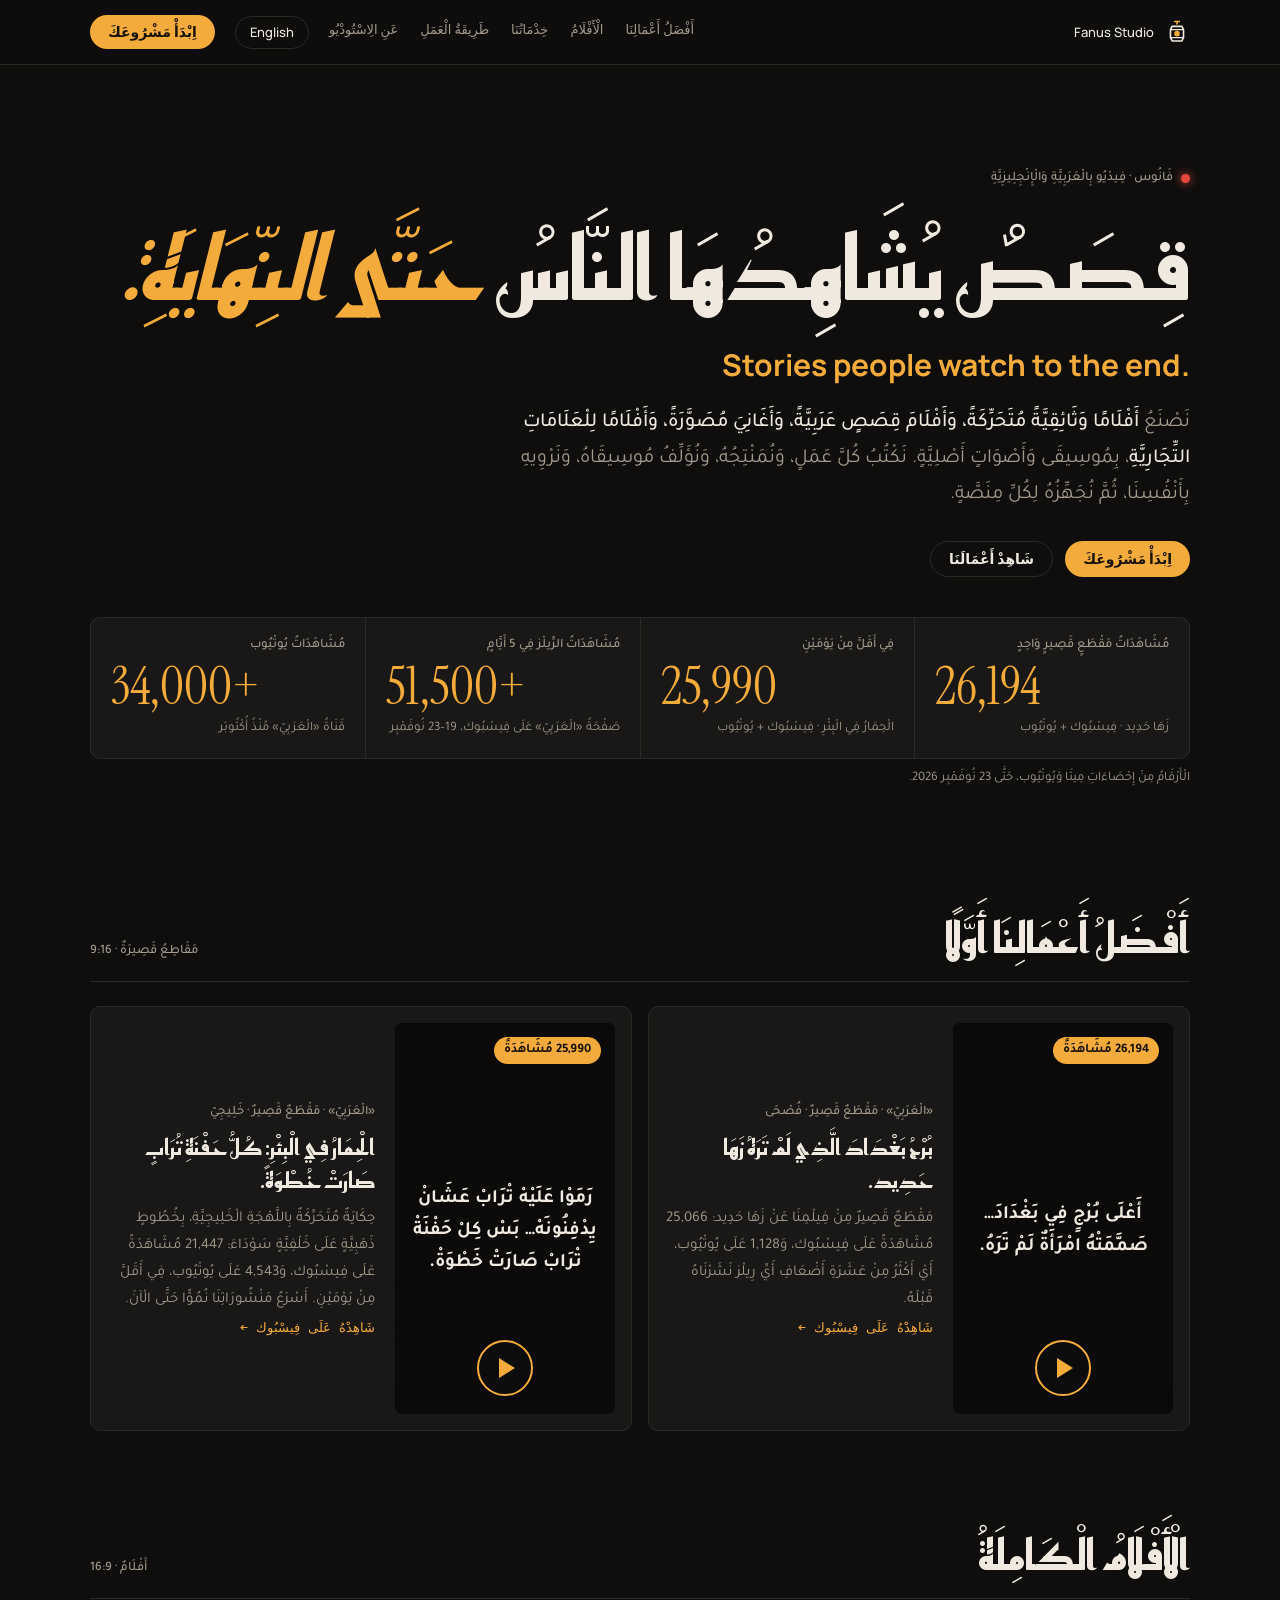
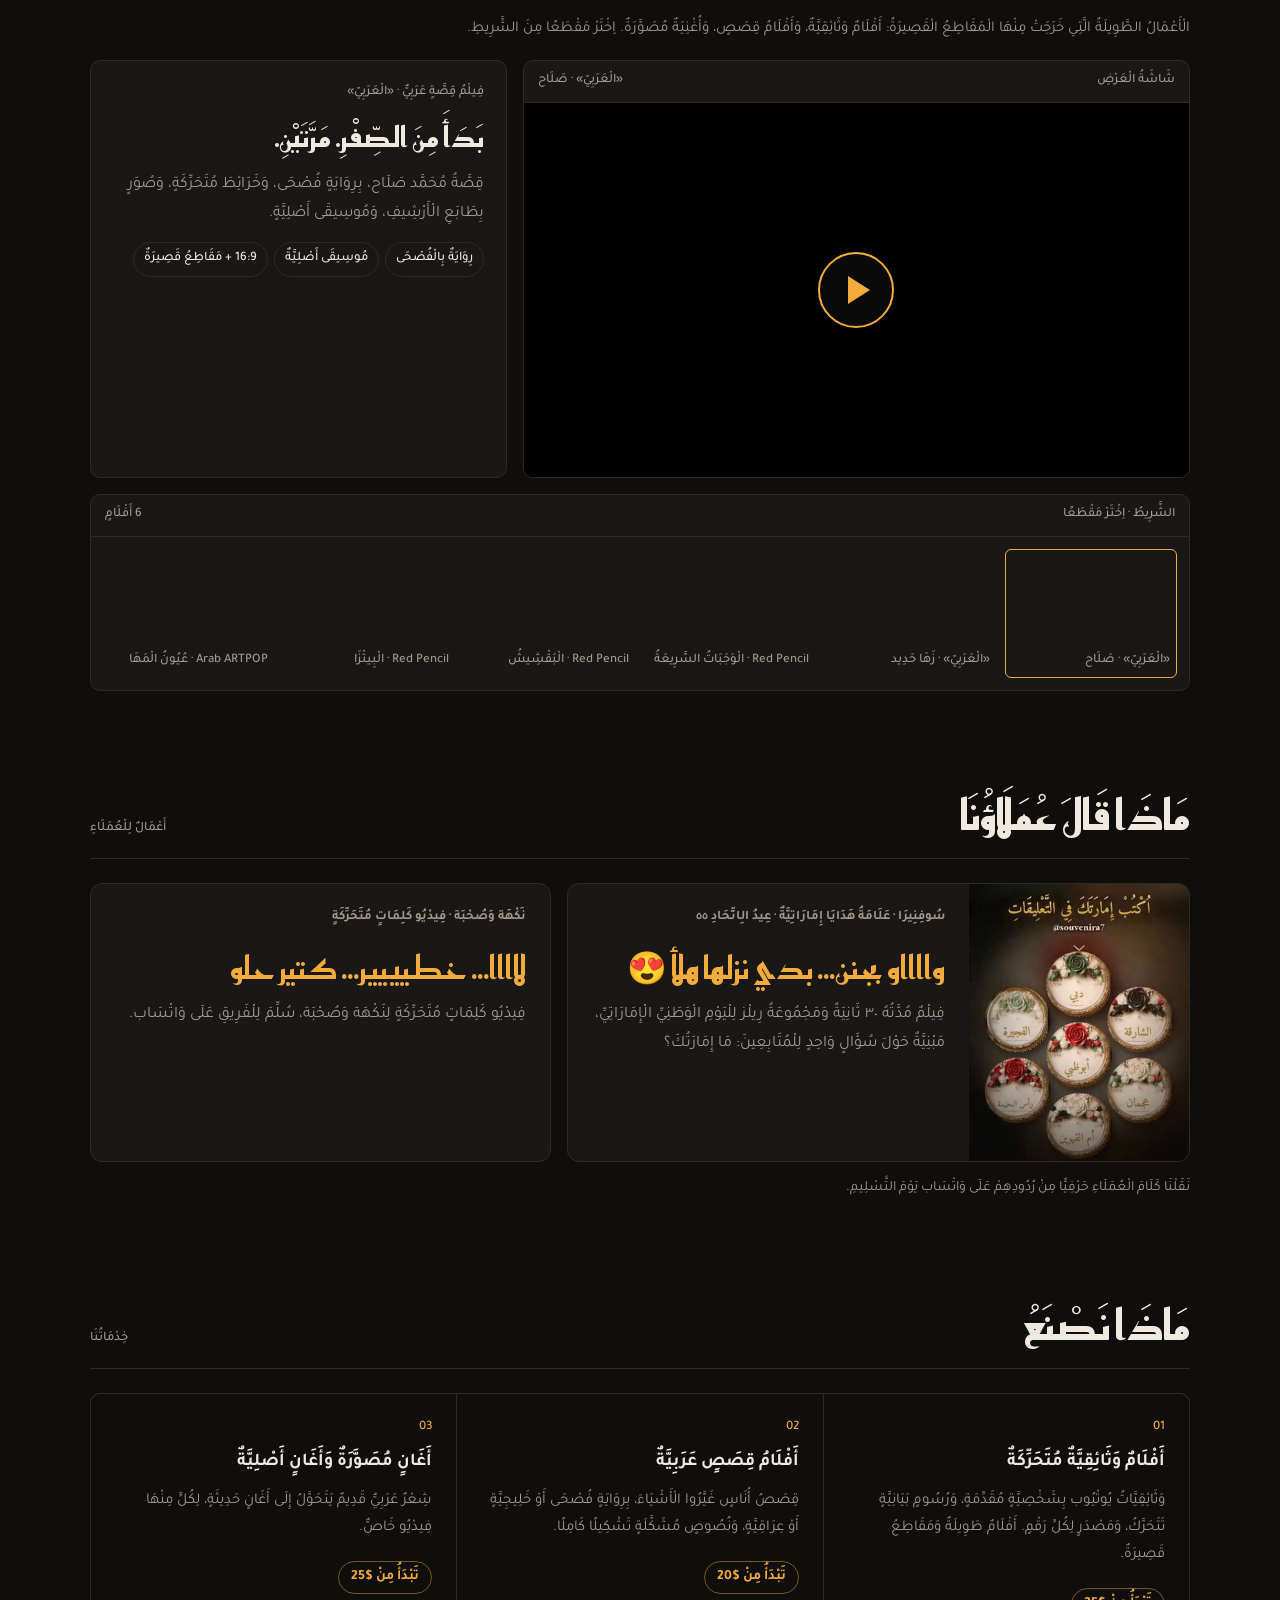
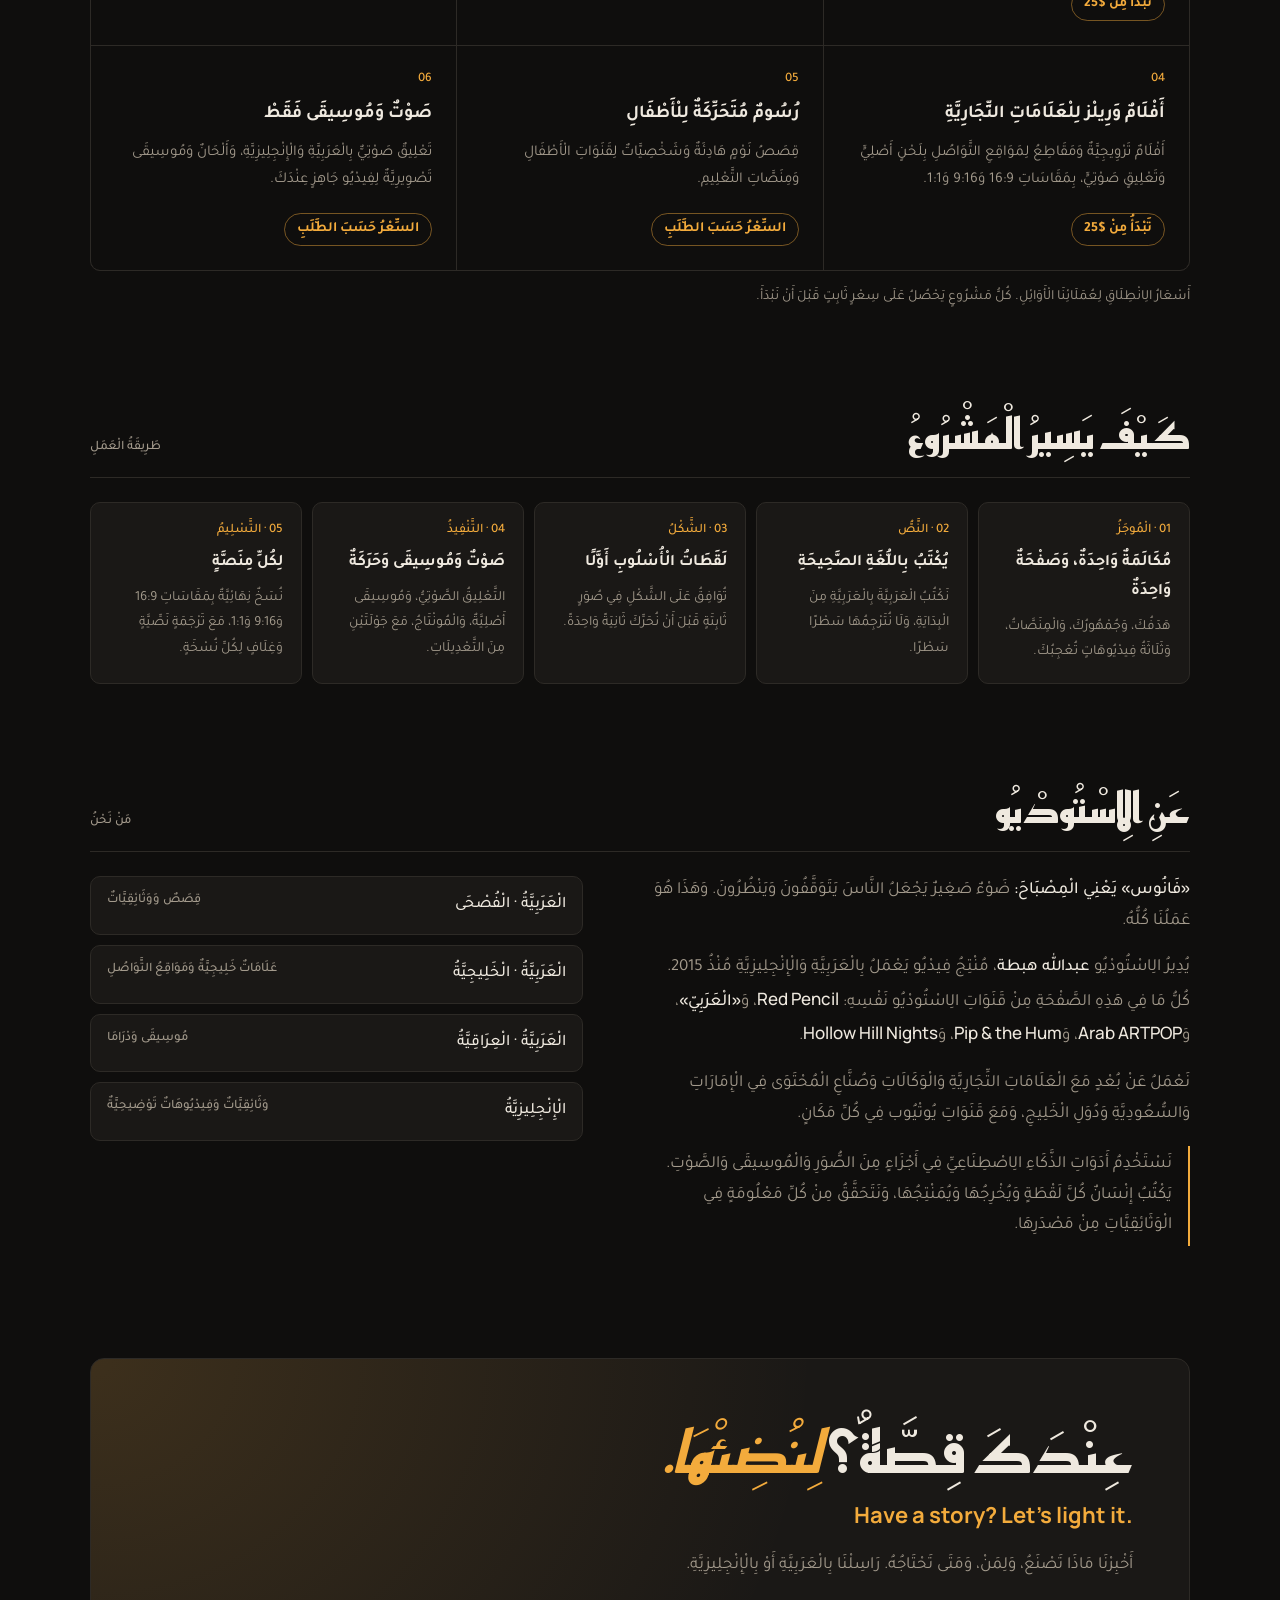
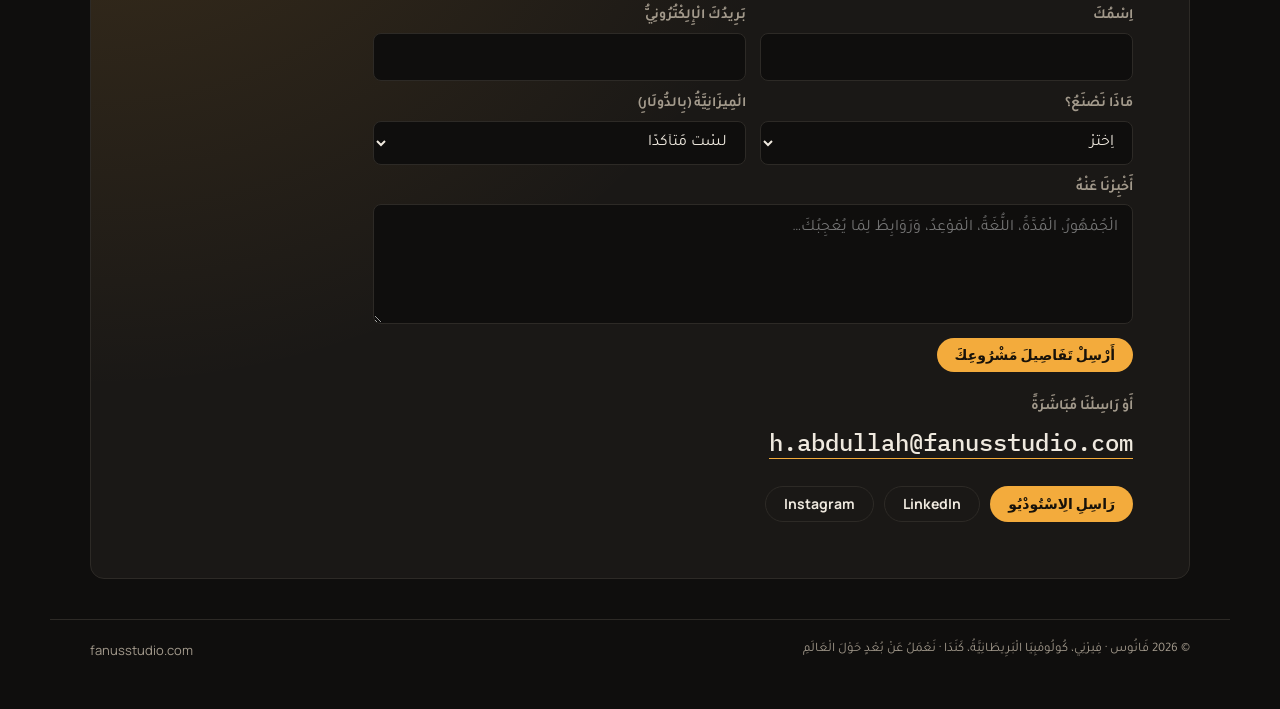
==== commit d02a4642: "Add files via upload" ====
--- a/ar/index.html
+++ b/ar/index.html
@@ -173,7 +173,7 @@
   <div class="split">
     <div>
       <p><b>«فَانُوس» يَعْنِي الْمِصْبَاحَ:</b> ضَوْءٌ صَغِيرٌ يَجْعَلُ النَّاسَ يَتَوَقَّفُونَ وَيَنْظُرُونَ. وَهَذَا هُوَ عَمَلُنَا كُلُّهُ.</p>
-      <p>يُدِيرُ الِاسْتُودْيُو <b class="en">Abdullah Habta</b>، مُنْتِجُ فِيدْيُو يَعْمَلُ بِالْعَرَبِيَّةِ وَالْإِنْجِلِيزِيَّةِ مُنْذُ 2015. كُلُّ مَا فِي هَذِهِ الصَّفْحَةِ مِنْ قَنَوَاتِ الِاسْتُودْيُو نَفْسِهِ: <b class="en">Red Pencil</b>، وَ<b>«الْعَرَبِيّ»</b>، وَ<b class="en">Arab ARTPOP</b>، وَ<b class="en">Pip &amp; the Hum</b>، وَ<b class="en">Hollow Hill Nights</b>.</p>
+      <p>يُدِيرُ الِاسْتُودْيُو <b>عبدالله هبطة</b>، مُنْتِجُ فِيدْيُو يَعْمَلُ بِالْعَرَبِيَّةِ وَالْإِنْجِلِيزِيَّةِ مُنْذُ 2015. كُلُّ مَا فِي هَذِهِ الصَّفْحَةِ مِنْ قَنَوَاتِ الِاسْتُودْيُو نَفْسِهِ: <b class="en">Red Pencil</b>، وَ<b>«الْعَرَبِيّ»</b>، وَ<b class="en">Arab ARTPOP</b>، وَ<b class="en">Pip &amp; the Hum</b>، وَ<b class="en">Hollow Hill Nights</b>.</p>
       <p>نَعْمَلُ عَنْ بُعْدٍ مَعَ الْعَلَامَاتِ التِّجَارِيَّةِ وَالْوَكَالَاتِ وَصُنَّاعِ الْمُحْتَوَى فِي الْإِمَارَاتِ وَالسُّعُودِيَّةِ وَدُوَلِ الْخَلِيجِ، وَمَعَ قَنَوَاتِ يُوتْيُوب فِي كُلِّ مَكَانٍ.</p>
       <p class="honest">نَسْتَخْدِمُ أَدَوَاتِ الذَّكَاءِ الِاصْطِنَاعِيِّ فِي أَجْزَاءٍ مِنَ الصُّوَرِ وَالْمُوسِيقَى وَالصَّوْتِ. يَكْتُبُ إِنْسَانٌ كُلَّ لَقْطَةٍ وَيُخْرِجُهَا وَيُمَنْتِجُهَا، وَنَتَحَقَّقُ مِنْ كُلِّ مَعْلُومَةٍ فِي الْوَثَائِقِيَّاتِ مِنْ مَصْدَرِهَا.</p>
     </div>
@@ -194,6 +194,7 @@
     <form class="cform" id="cform" action="https://formsubmit.co/h.abdullah@fanusstudio.com" method="POST">
       <input type="hidden" name="_subject" value="طلب مشروع جديد · fanusstudio.com/ar">
       <input type="hidden" name="_template" value="table">
+      <input type="hidden" name="_captcha" value="false">
       <input type="hidden" name="_next" value="https://fanusstudio.com/ar/?sent=1#contact">
       <input class="hp" type="text" name="_honey" tabindex="-1" autocomplete="off" aria-hidden="true">
       <label>اِسْمُكَ<input name="name" autocomplete="name" required></label>
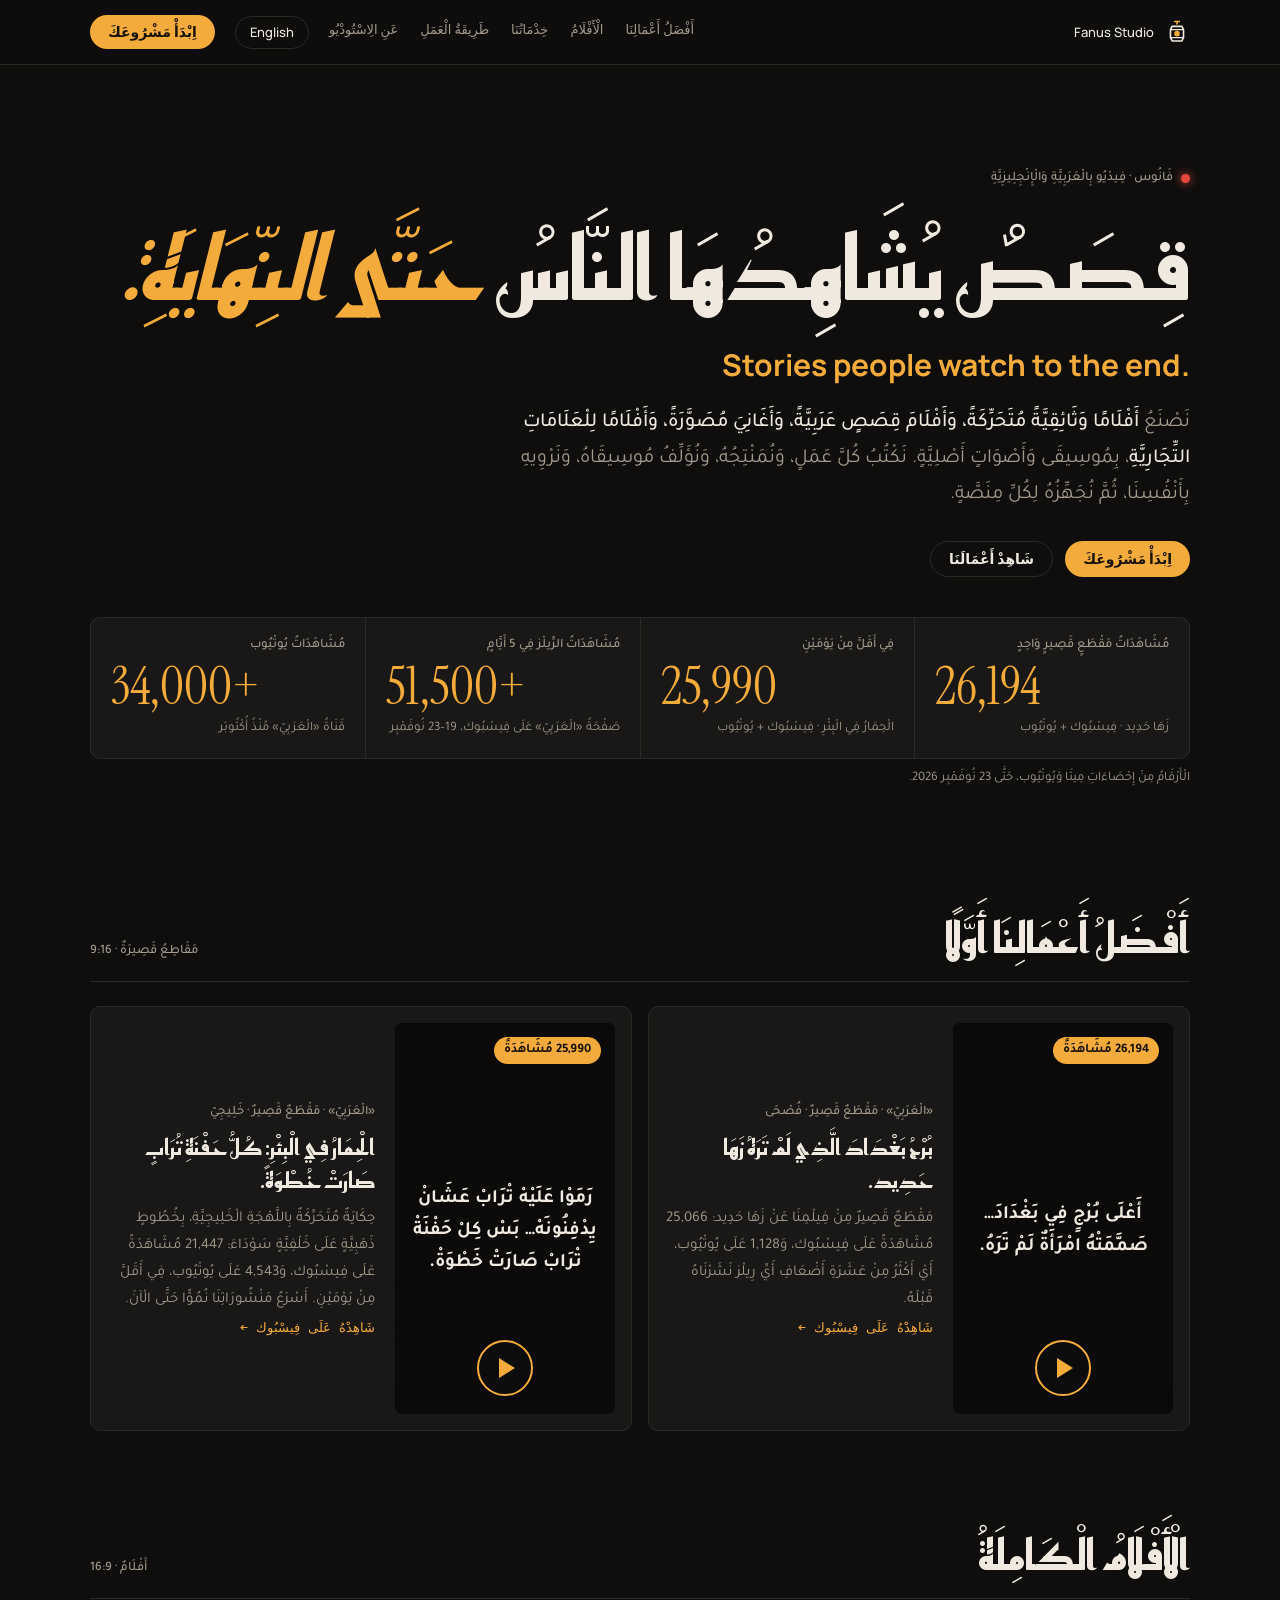
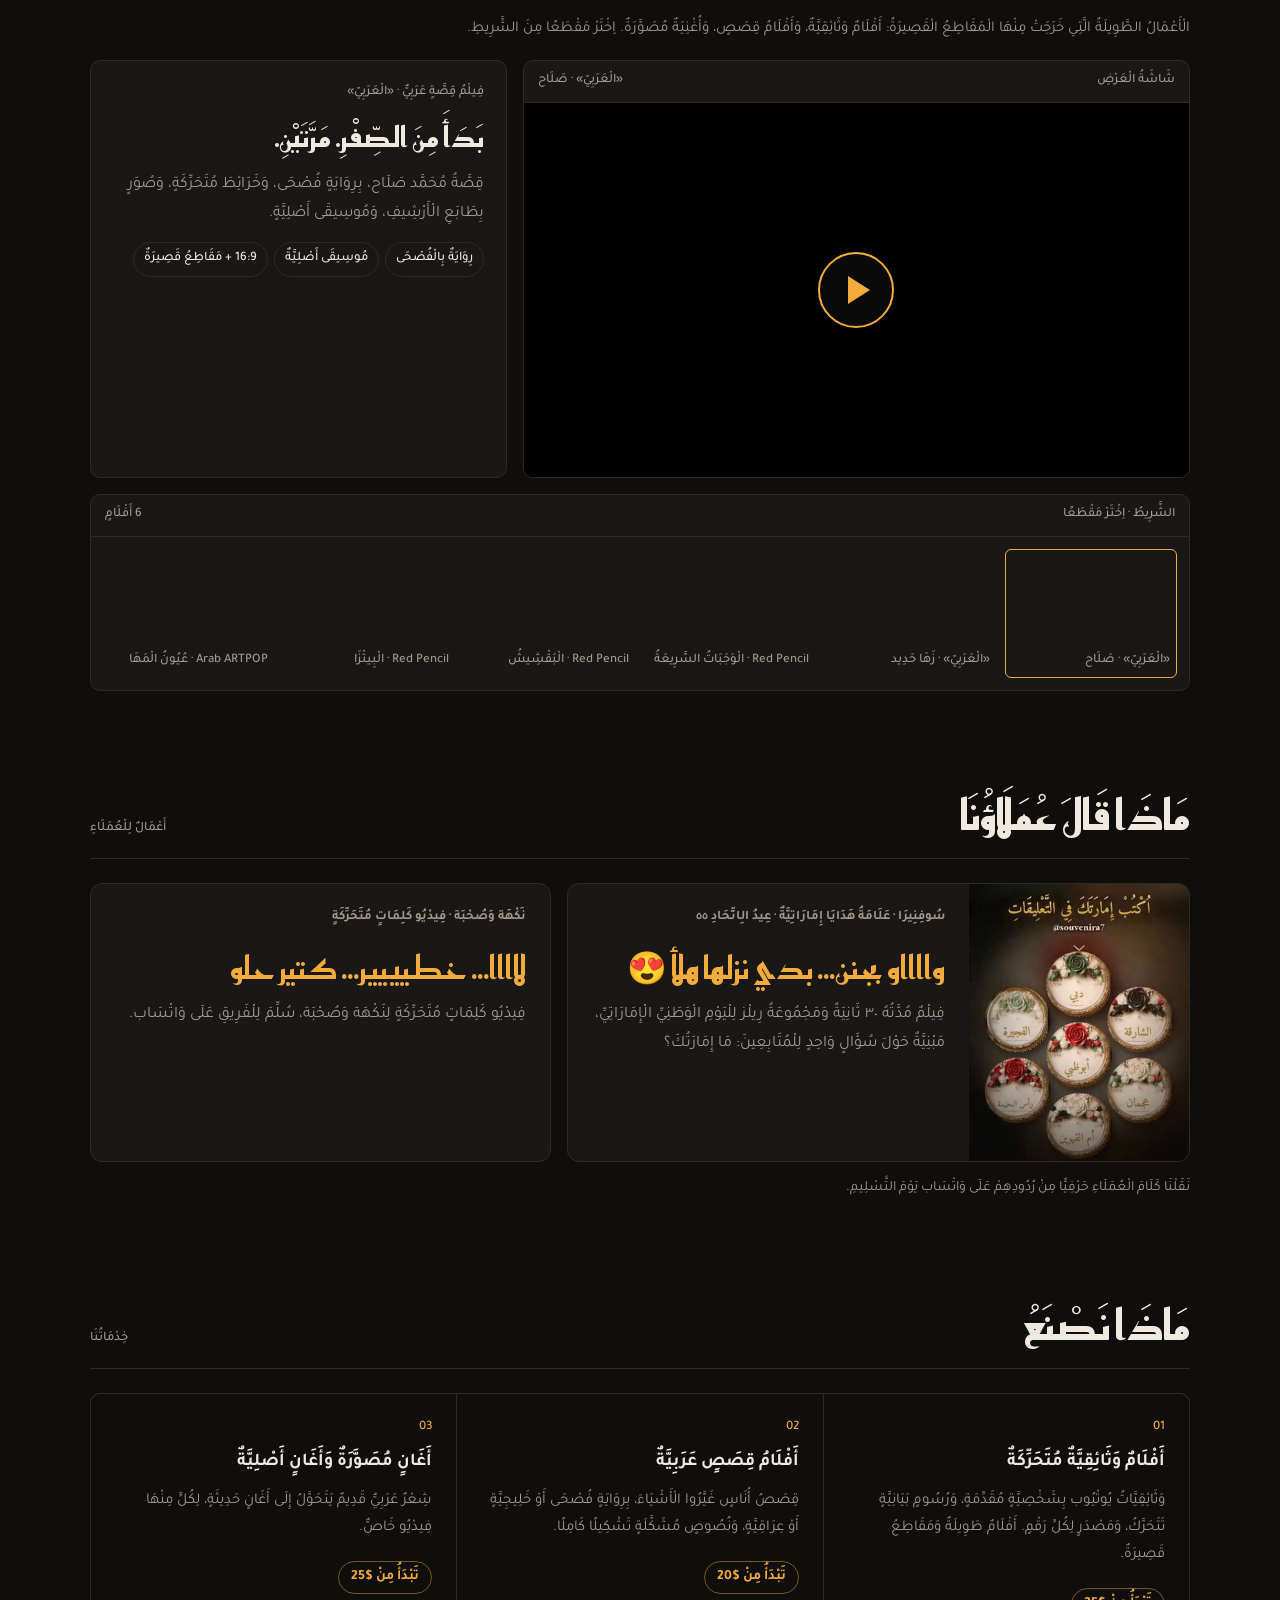
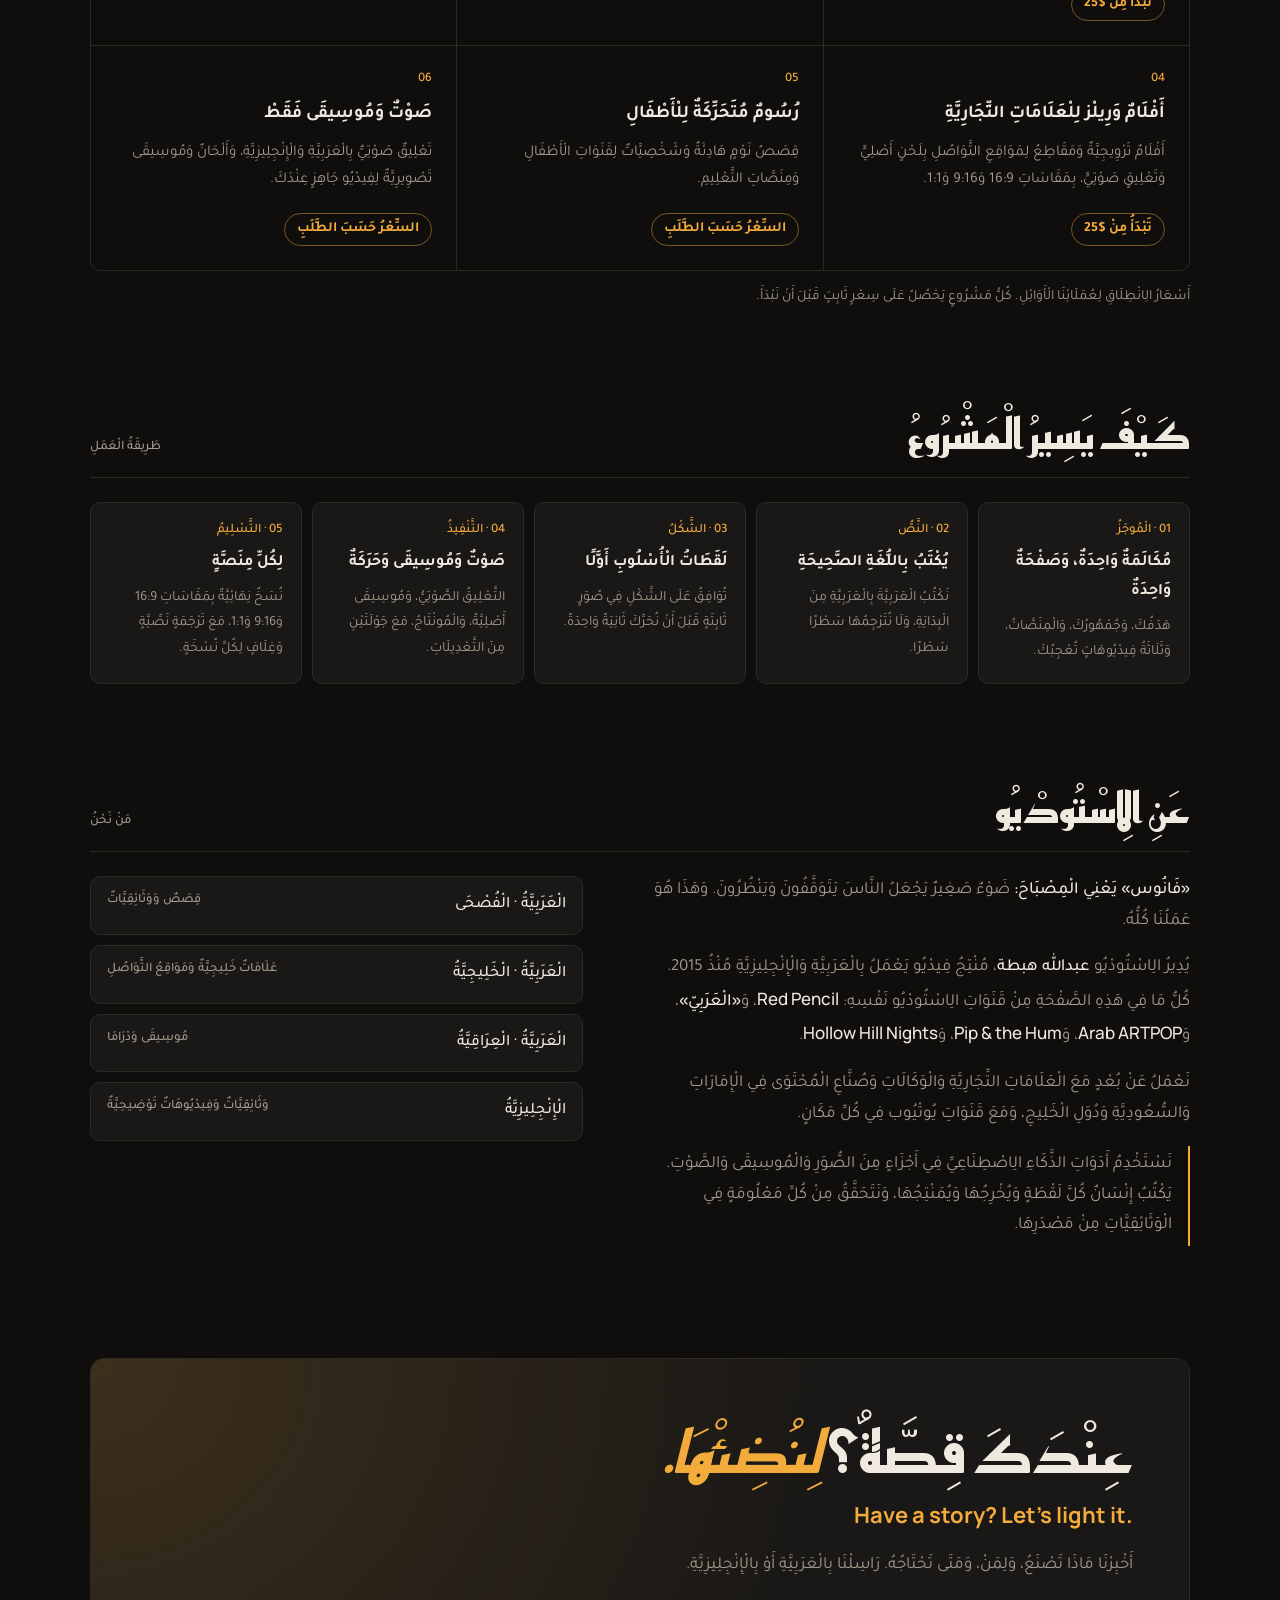
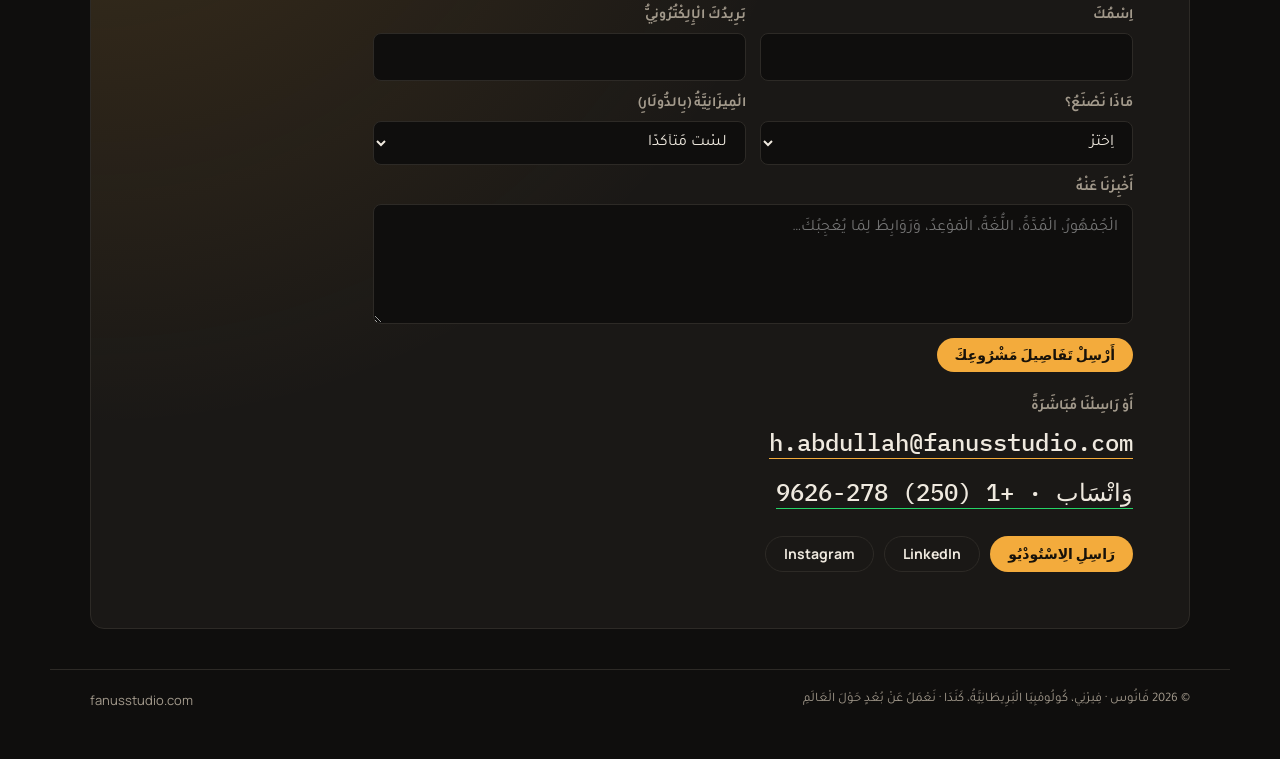
==== commit fffcc1d6: "Add files via upload" ====
--- a/ar/index.html
+++ b/ar/index.html
@@ -19,7 +19,13 @@
 <link rel="alternate" hreflang="en" href="https://fanusstudio.com/">
 <link rel="alternate" hreflang="ar" href="https://fanusstudio.com/ar/">
 <link rel="alternate" hreflang="x-default" href="https://fanusstudio.com/">
+<link rel="icon" href="/favicon.ico" sizes="48x48">
 <link rel="icon" href="/favicon.svg" type="image/svg+xml">
+<link rel="icon" href="/favicon-96.png" sizes="96x96" type="image/png">
+<link rel="apple-touch-icon" href="/apple-touch-icon.png">
+<link rel="manifest" href="/site.webmanifest">
+<meta name="p:domain_verify" content="9d369475bd284fb3aa33557704fba49e"/>
+<script type="application/ld+json">{"@context": "https://schema.org", "@graph": [{"@type": "Organization", "@id": "https://fanusstudio.com/#org", "name": "Fanus Studio", "alternateName": "فَانُوس", "url": "https://fanusstudio.com/", "logo": {"@type": "ImageObject", "url": "https://fanusstudio.com/icon-512.png", "width": 512, "height": 512}, "image": "https://fanusstudio.com/assets/og-fanus.jpg", "email": "h.abdullah@fanusstudio.com", "founder": {"@type": "Person", "name": "Abdullah Habta"}, "description": "Arabic and English video studio: animated documentaries, Arabic story films, music videos and brand films with original music and voice.", "areaServed": ["AE", "SA", "QA", "KW", "BH", "OM", "CA"], "knowsLanguage": ["ar", "en"], "sameAs": ["https://www.linkedin.com/company/fanus-studio/", "https://www.instagram.com/fanus.studio/", "https://www.pinterest.com/fanusstudio/"]}, {"@type": "WebSite", "@id": "https://fanusstudio.com/#site", "url": "https://fanusstudio.com/", "name": "Fanus Studio", "inLanguage": ["en", "ar"], "publisher": {"@id": "https://fanusstudio.com/#org"}}]}</script>
 <link rel="preconnect" href="https://fonts.googleapis.com">
 <link rel="preconnect" href="https://fonts.gstatic.com" crossorigin>
 <link href="https://fonts.googleapis.com/css2?family=Instrument+Serif:ital@0;1&family=Manrope:wght@400;500;700&family=IBM+Plex+Mono:wght@400;500&family=Reem+Kufi:wght@500;700&family=Tajawal:wght@400;500;700&display=swap" rel="stylesheet">
@@ -224,6 +230,7 @@
     <p class="formok" id="formok" hidden>شُكْرًا لَكَ. وَصَلَتْنَا رِسَالَتُكَ، وَسَنَتَوَاصَلُ مَعَكَ قَرِيبًا.</p>
     <p class="or">أَوْ رَاسِلْنَا مُبَاشَرَةً</p>
     <a class="mail" href="mailto:h.abdullah@fanusstudio.com?subject=%D9%85%D8%B4%D8%B1%D9%88%D8%B9%20%D8%AC%D8%AF%D9%8A%D8%AF%20%D9%84%D9%81%D8%A7%D9%86%D9%88%D8%B3">h.abdullah@fanusstudio.com</a>
+    <p style="margin:14px 0 0"><a class="mail" href="https://wa.me/12502789626?text=%D9%85%D8%B1%D8%AD%D8%A8%D8%A7%D9%8B%20%D9%81%D8%A7%D9%86%D9%88%D8%B3%D8%8C%20%D8%B9%D9%86%D8%AF%D9%8A%20%D9%85%D8%B4%D8%B1%D9%88%D8%B9." target="_blank" rel="noopener" style="border-bottom-color:#25D366">وَاتْسَاب · +1 (250) 278-9626</a></p>
     <div class="links">
       <a class="cta" href="mailto:h.abdullah@fanusstudio.com?subject=%D9%85%D8%B4%D8%B1%D9%88%D8%B9%20%D8%AC%D8%AF%D9%8A%D8%AF%20%D9%84%D9%81%D8%A7%D9%86%D9%88%D8%B3">رَاسِلِ الِاسْتُودْيُو</a>
       <a class="cta ghost en" href="https://www.linkedin.com/company/fanus-studio/" rel="noopener">LinkedIn</a>
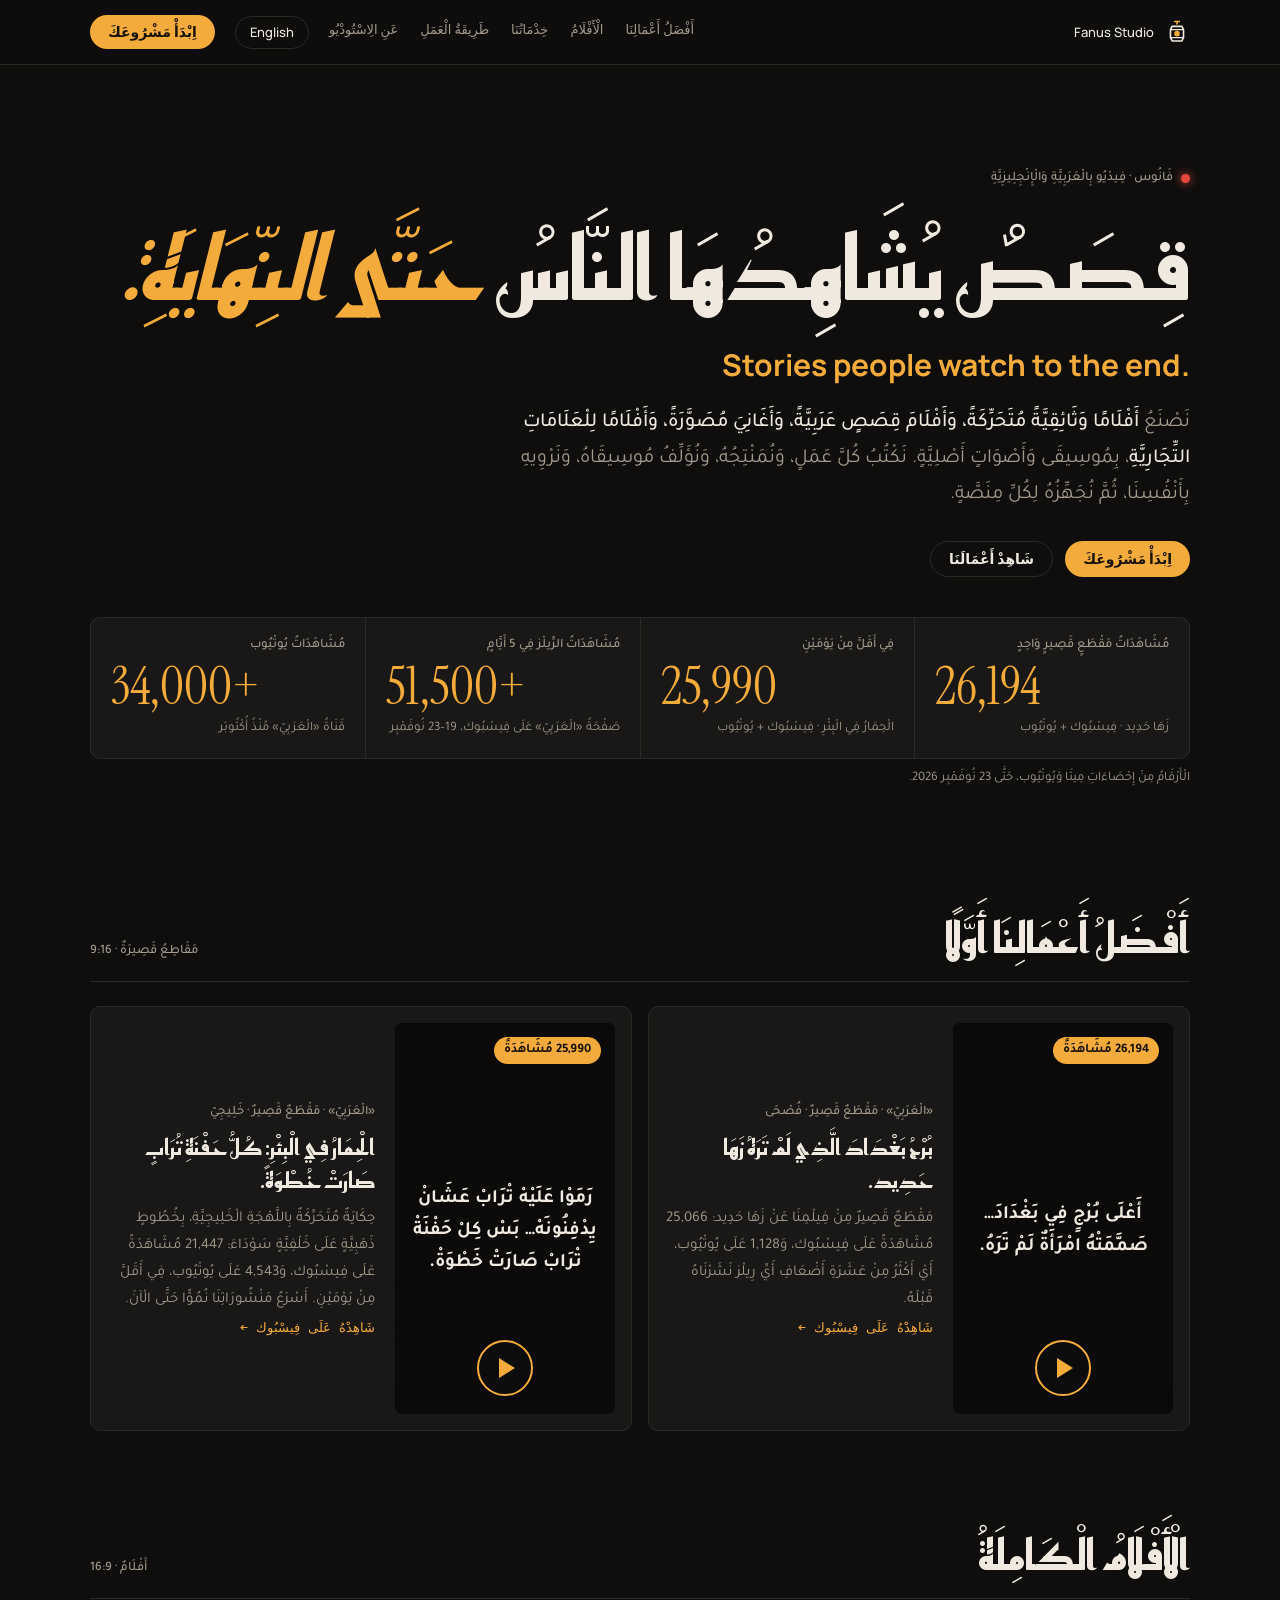
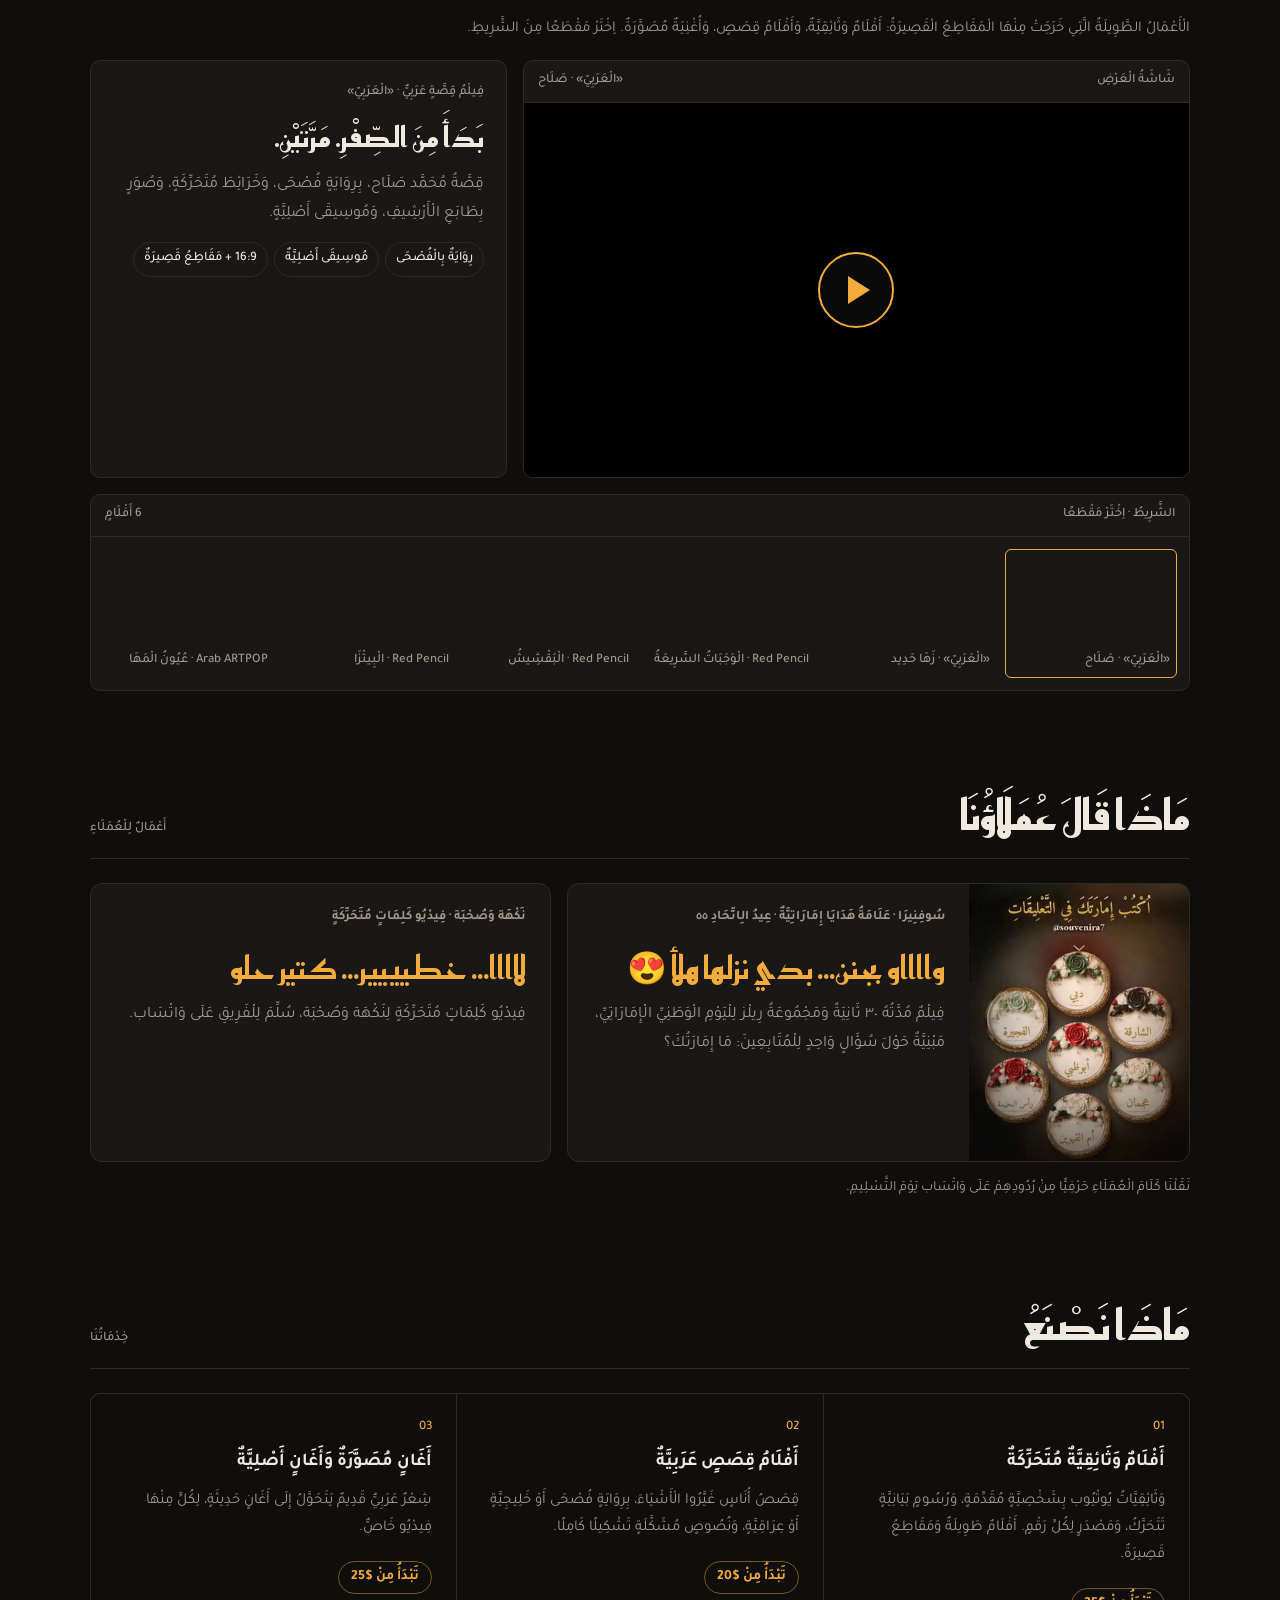
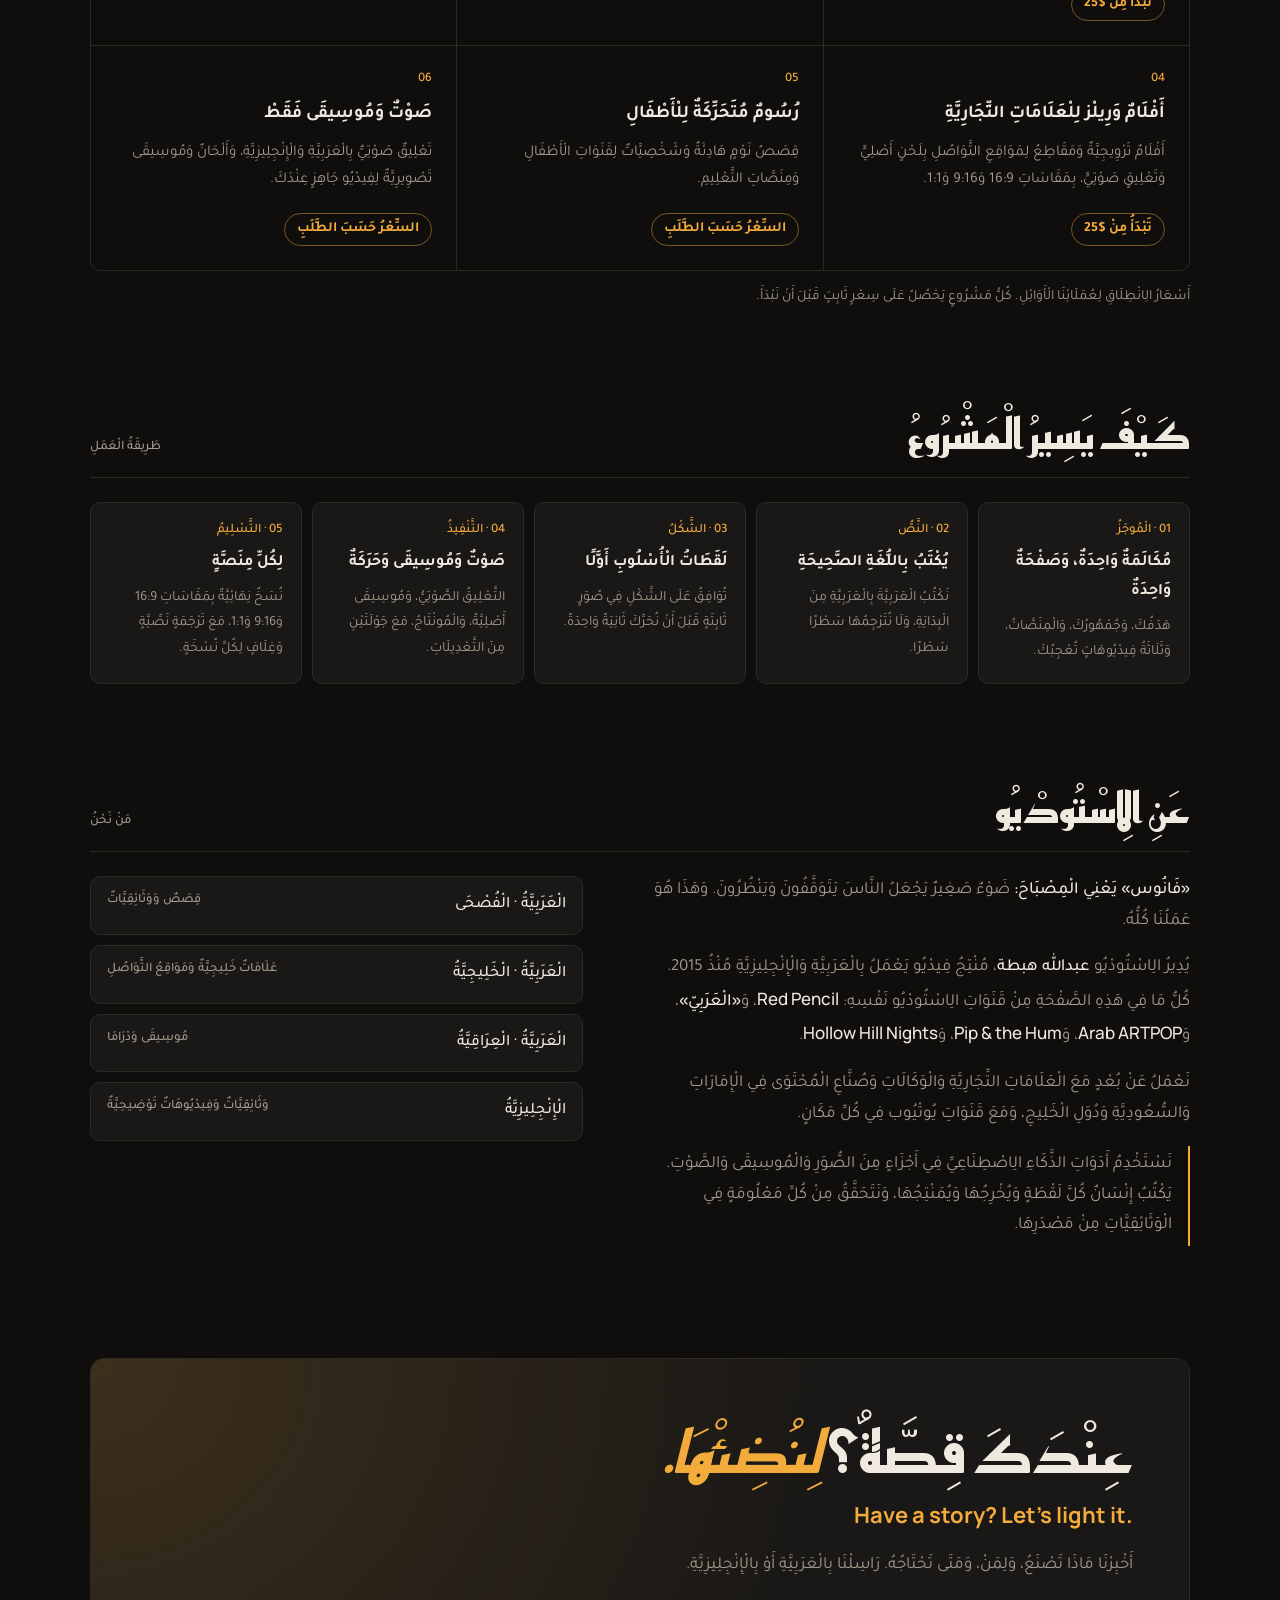
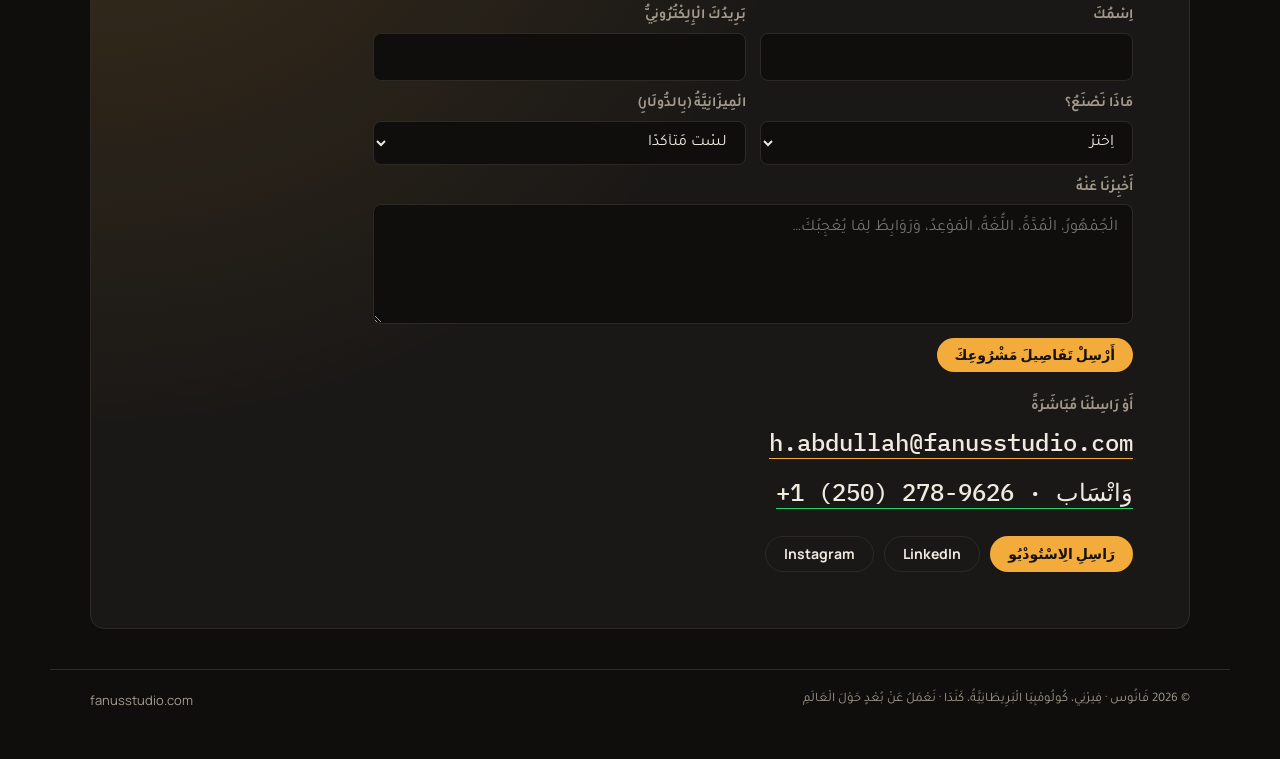
==== commit 67828eaf: "Add files via upload" ====
--- a/ar/index.html
+++ b/ar/index.html
@@ -230,7 +230,7 @@
     <p class="formok" id="formok" hidden>شُكْرًا لَكَ. وَصَلَتْنَا رِسَالَتُكَ، وَسَنَتَوَاصَلُ مَعَكَ قَرِيبًا.</p>
     <p class="or">أَوْ رَاسِلْنَا مُبَاشَرَةً</p>
     <a class="mail" href="mailto:h.abdullah@fanusstudio.com?subject=%D9%85%D8%B4%D8%B1%D9%88%D8%B9%20%D8%AC%D8%AF%D9%8A%D8%AF%20%D9%84%D9%81%D8%A7%D9%86%D9%88%D8%B3">h.abdullah@fanusstudio.com</a>
-    <p style="margin:14px 0 0"><a class="mail" href="https://wa.me/12502789626?text=%D9%85%D8%B1%D8%AD%D8%A8%D8%A7%D9%8B%20%D9%81%D8%A7%D9%86%D9%88%D8%B3%D8%8C%20%D8%B9%D9%86%D8%AF%D9%8A%20%D9%85%D8%B4%D8%B1%D9%88%D8%B9." target="_blank" rel="noopener" style="border-bottom-color:#25D366">وَاتْسَاب · +1 (250) 278-9626</a></p>
+    <p style="margin:14px 0 0"><a class="mail" href="https://wa.me/12502789626?text=%D9%85%D8%B1%D8%AD%D8%A8%D8%A7%D9%8B%20%D9%81%D8%A7%D9%86%D9%88%D8%B3%D8%8C%20%D8%B9%D9%86%D8%AF%D9%8A%20%D9%85%D8%B4%D8%B1%D9%88%D8%B9." target="_blank" rel="noopener" dir="rtl" style="border-bottom-color:#25D366;direction:rtl">وَاتْسَاب · <span dir="ltr" style="unicode-bidi:isolate">+1 (250) 278-9626</span></a></p>
     <div class="links">
       <a class="cta" href="mailto:h.abdullah@fanusstudio.com?subject=%D9%85%D8%B4%D8%B1%D9%88%D8%B9%20%D8%AC%D8%AF%D9%8A%D8%AF%20%D9%84%D9%81%D8%A7%D9%86%D9%88%D8%B3">رَاسِلِ الِاسْتُودْيُو</a>
       <a class="cta ghost en" href="https://www.linkedin.com/company/fanus-studio/" rel="noopener">LinkedIn</a>
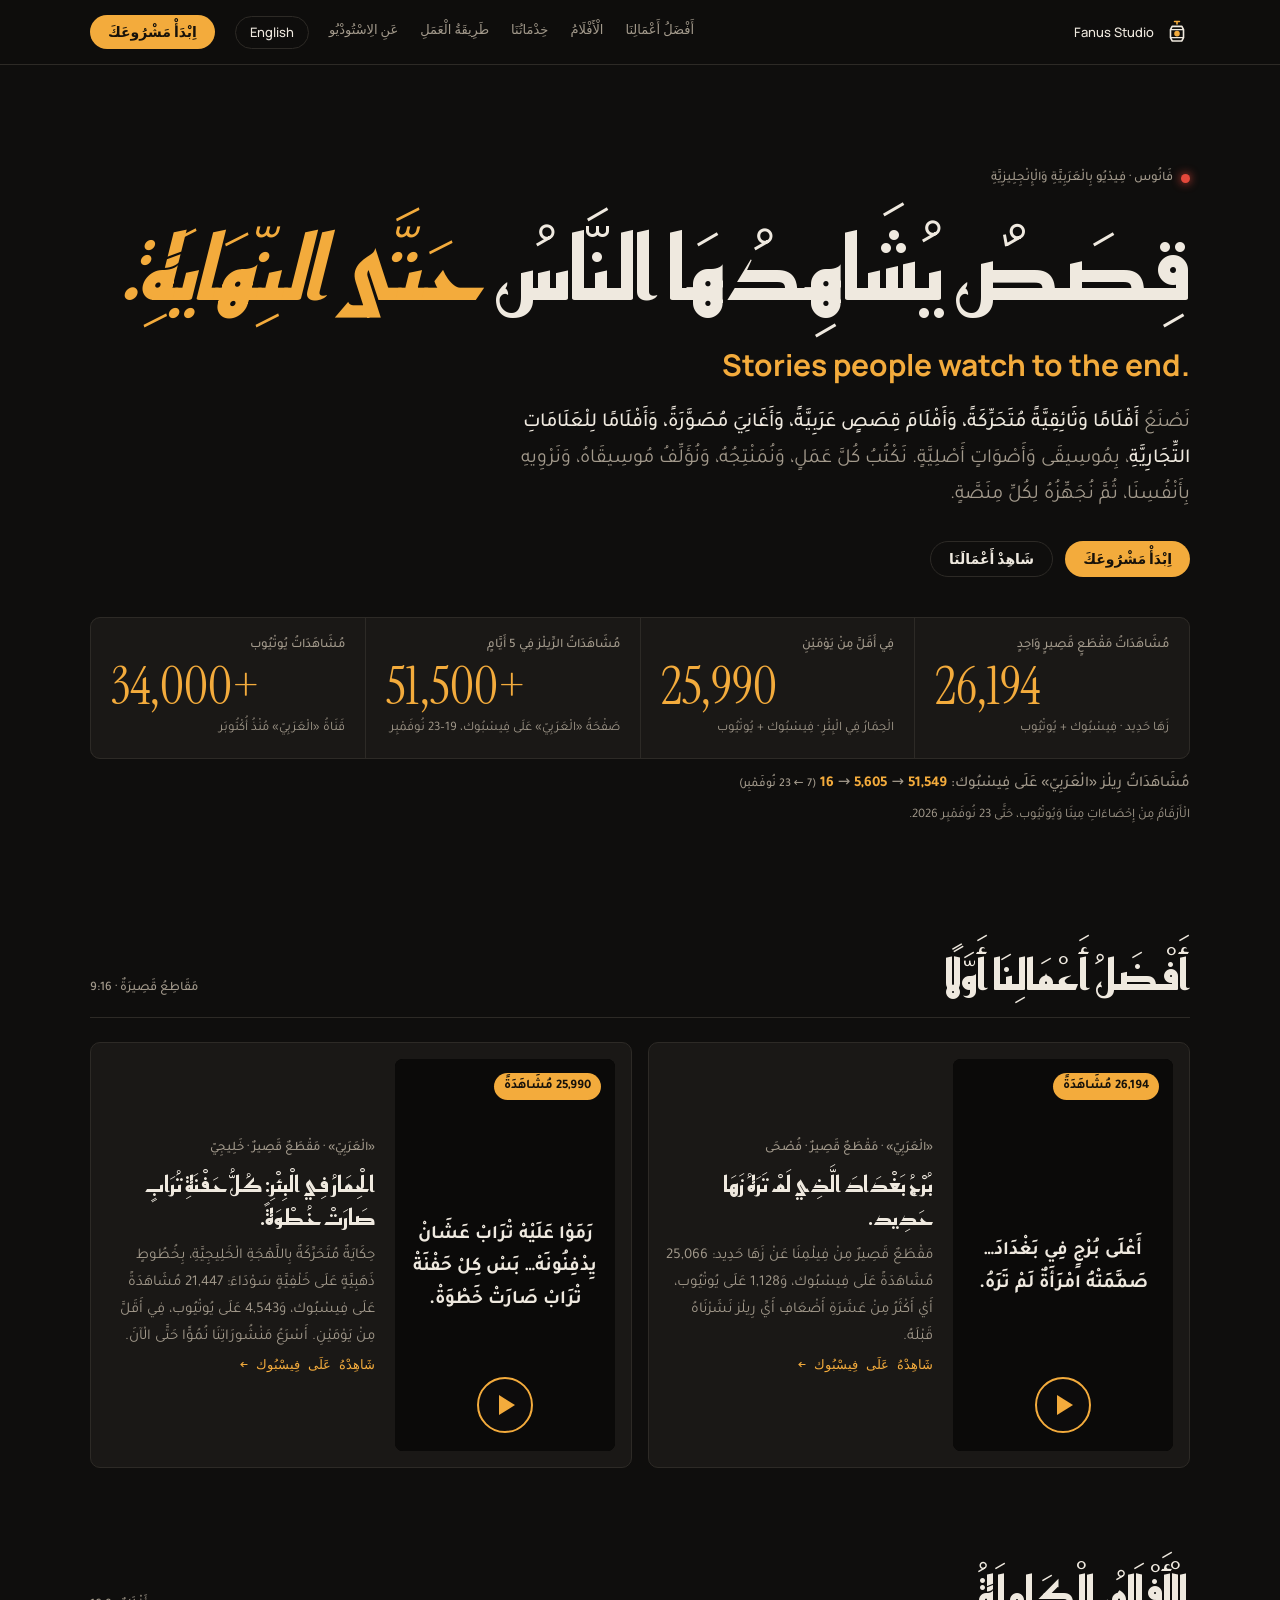
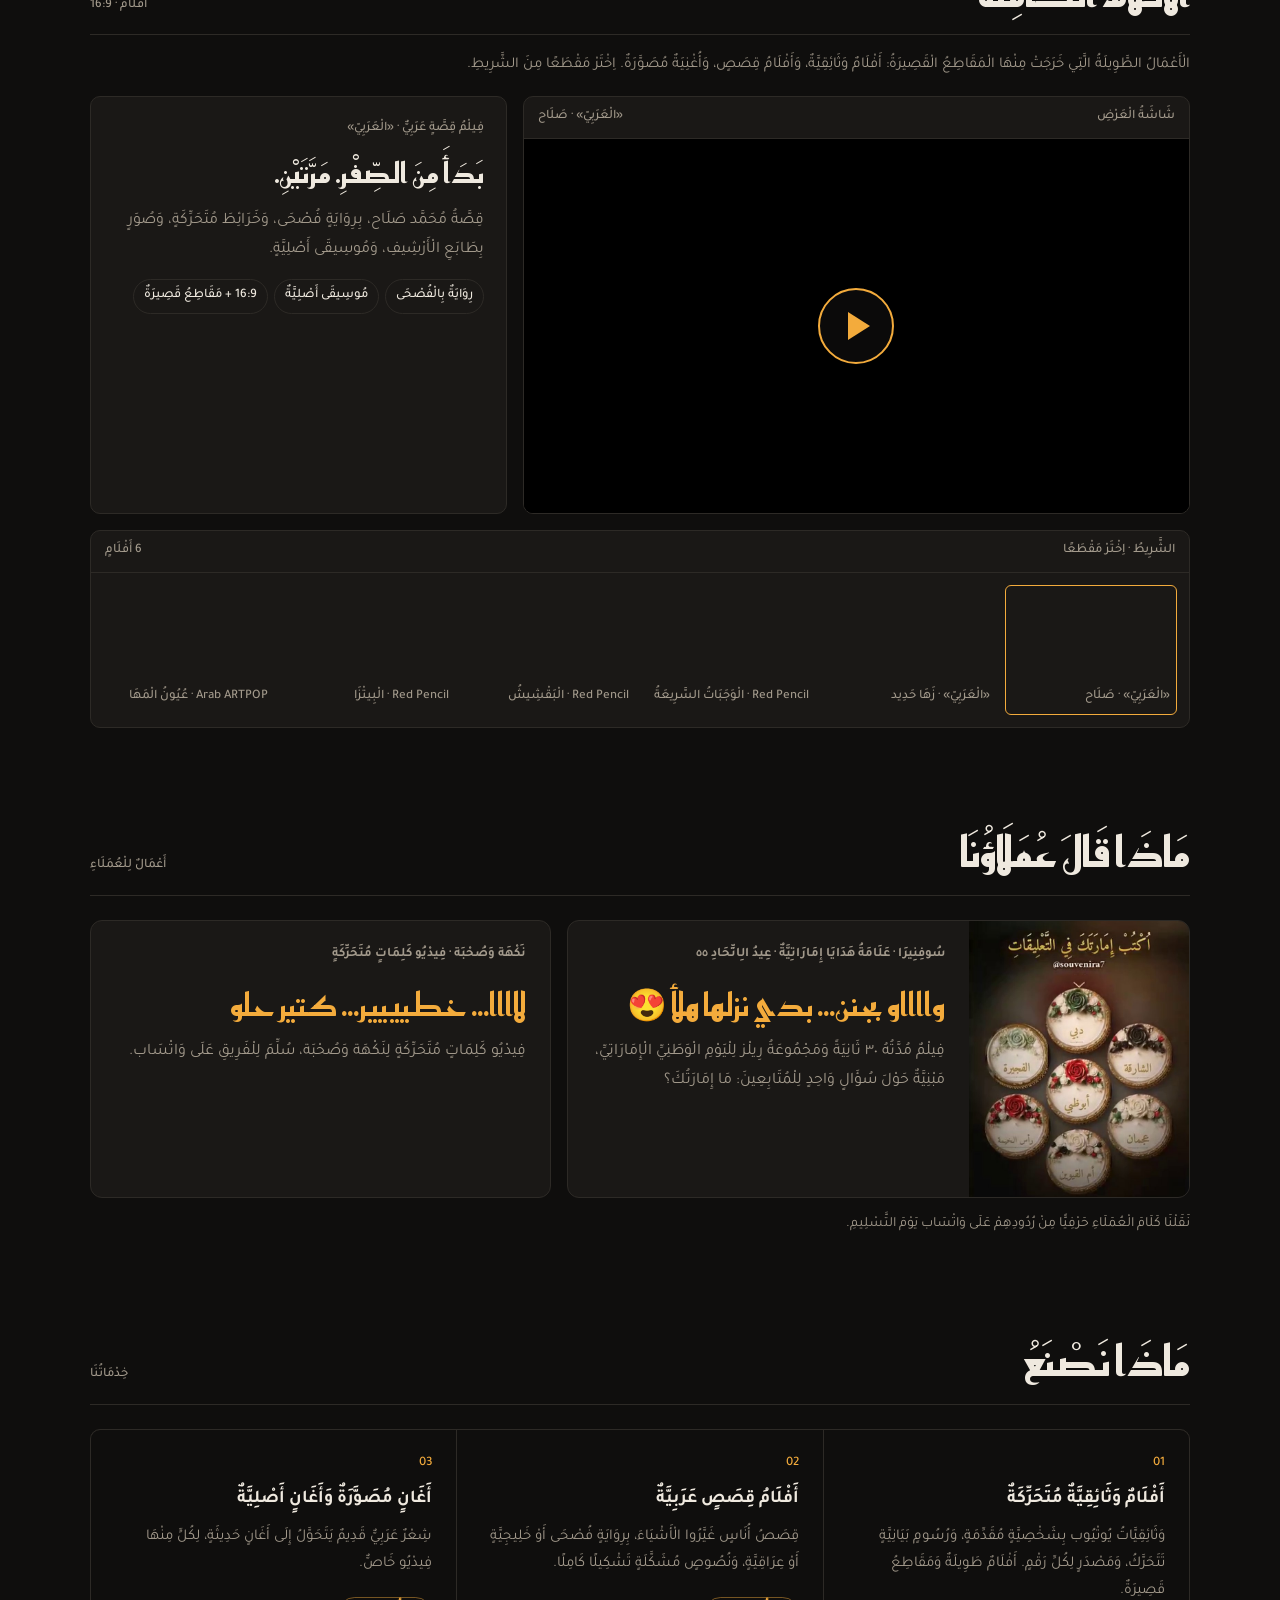
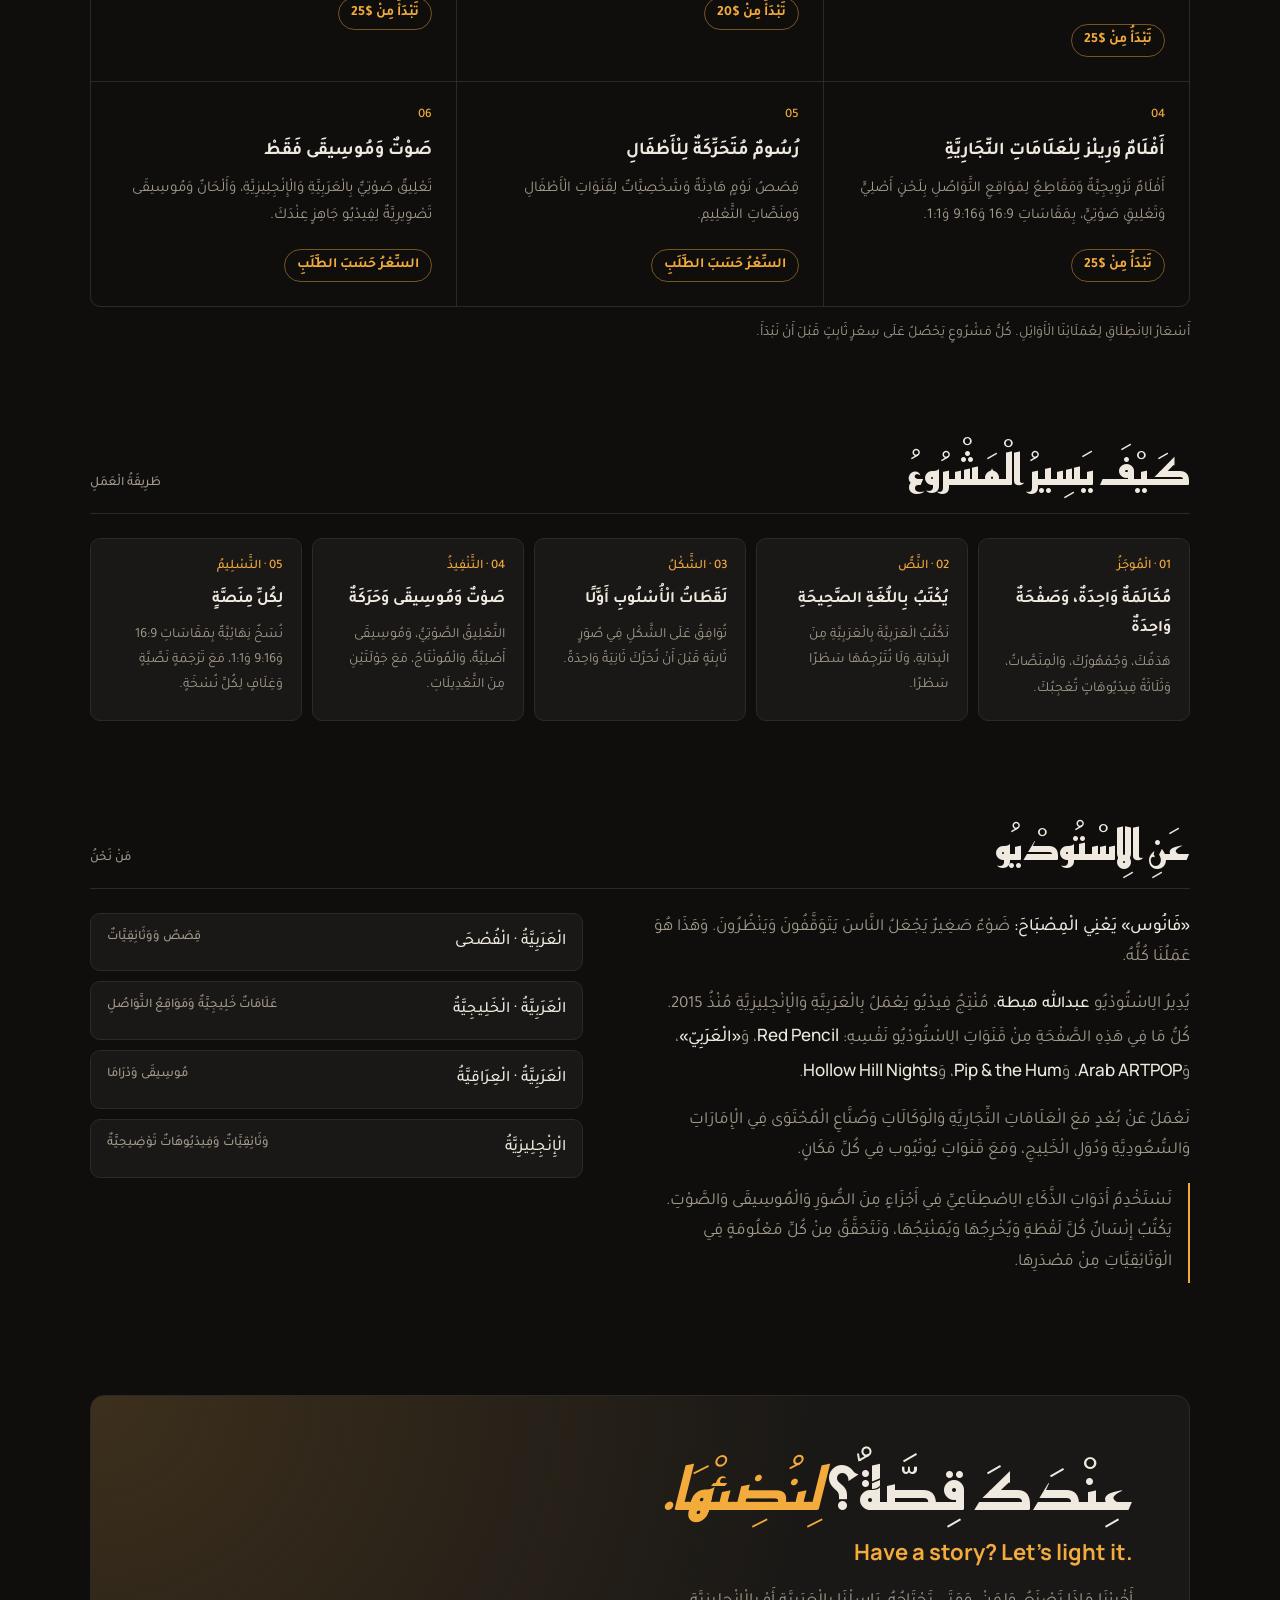
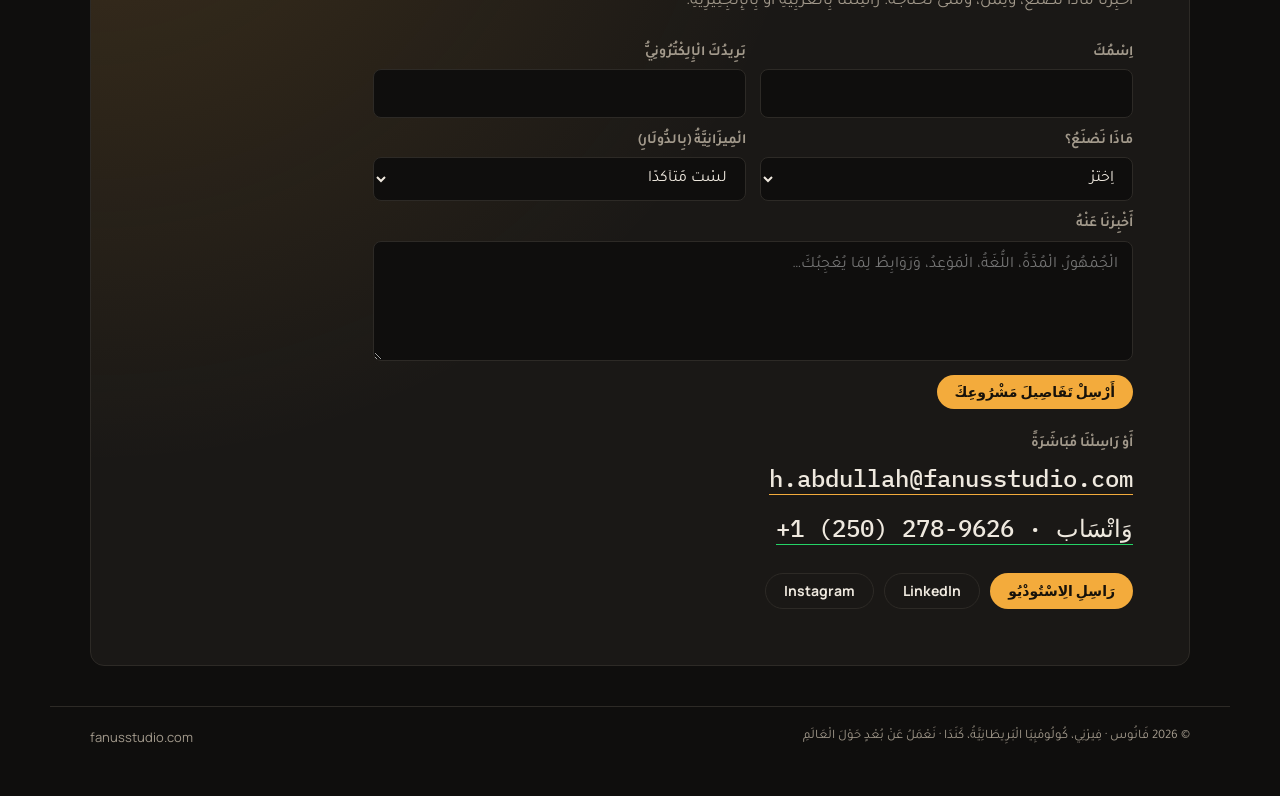
==== commit ecb7cfd7: "Add files via upload" ====
--- a/ar/index.html
+++ b/ar/index.html
@@ -68,6 +68,7 @@
     <div><dt>مُشَاهَدَاتُ الرِّيلْز فِي 5 أَيَّامٍ</dt><dd>51,500+</dd><span>صَفْحَةُ «الْعَرَبِيّ» عَلَى فِيسْبُوك، 19–23 نُوفَمْبِر</span></div>
     <div><dt>مُشَاهَدَاتُ يُوتْيُوب</dt><dd>34,000+</dd><span>قَنَاةُ «الْعَرَبِيّ» مُنْذُ أُكْتُوبَر</span></div>
   </dl>
+  <p class="growth">مُشَاهَدَاتُ رِيلْز «الْعَرَبِيّ» عَلَى فِيسْبُوك: <bdi dir="ltr"><b>16</b> → <b>5,605</b> → <b>51,549</b></bdi> <span>(7 ← 23 نُوفَمْبِر)</span></p>
   <p class="asof">الْأَرْقَامُ مِنْ إِحْصَاءَاتِ مِيتَا وَيُوتْيُوب، حَتَّى 23 نُوفَمْبِر 2026.</p>
 </header>
 
--- a/assets/site.css
+++ b/assets/site.css
@@ -199,3 +199,9 @@
 .quote .tr{margin:0;font:400 clamp(20px,2.2vw,24px)/1.3 var(--display);font-style:italic;color:var(--text)}
 .quote p{margin:0;color:var(--muted)}
 html[lang=ar] .quote .kicker{font:700 13px/1.6 var(--ar);letter-spacing:0;text-transform:none}
+
+/* growth line */
+.growth{margin:14px 0 0;font:500 15px/1.5 var(--mono);color:var(--muted)}
+.growth b{color:var(--amber);font-weight:600}
+.growth span{font-size:12px}
+html[lang=ar] .growth{font-family:var(--ar)}
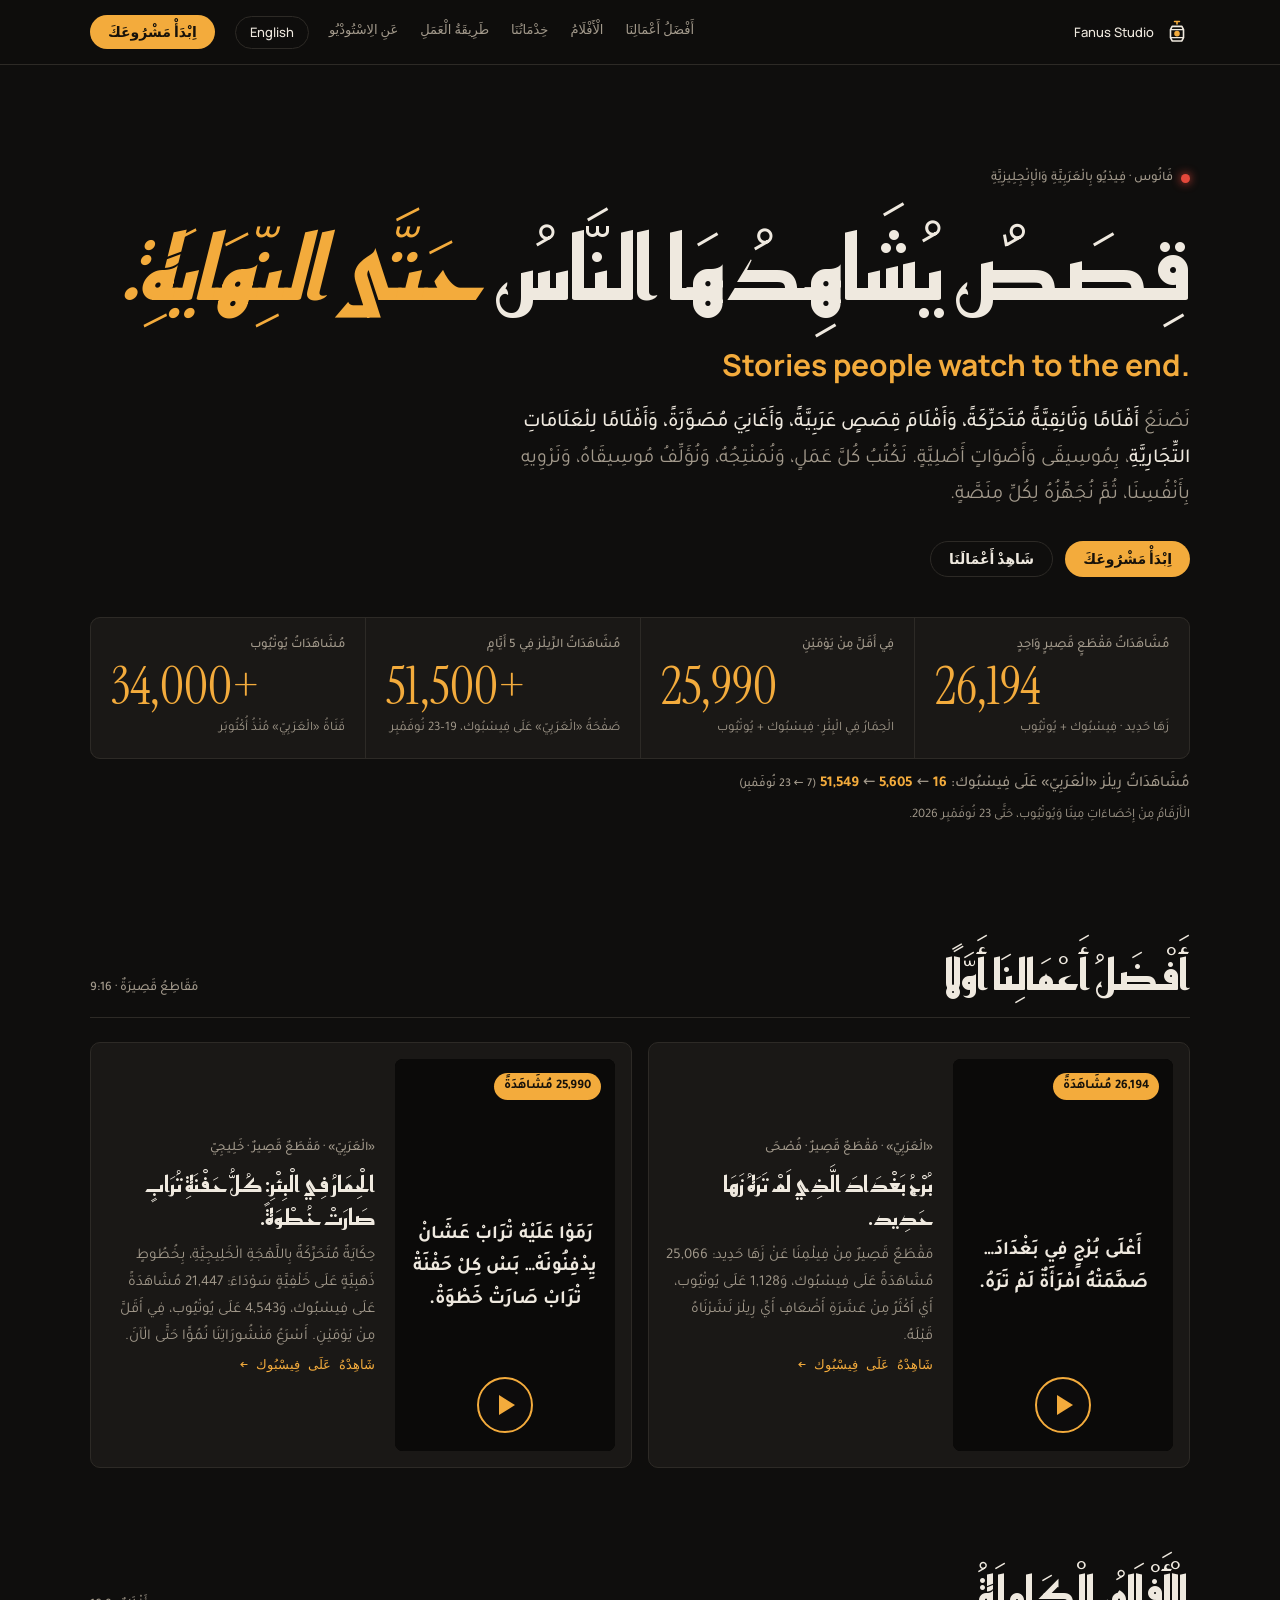
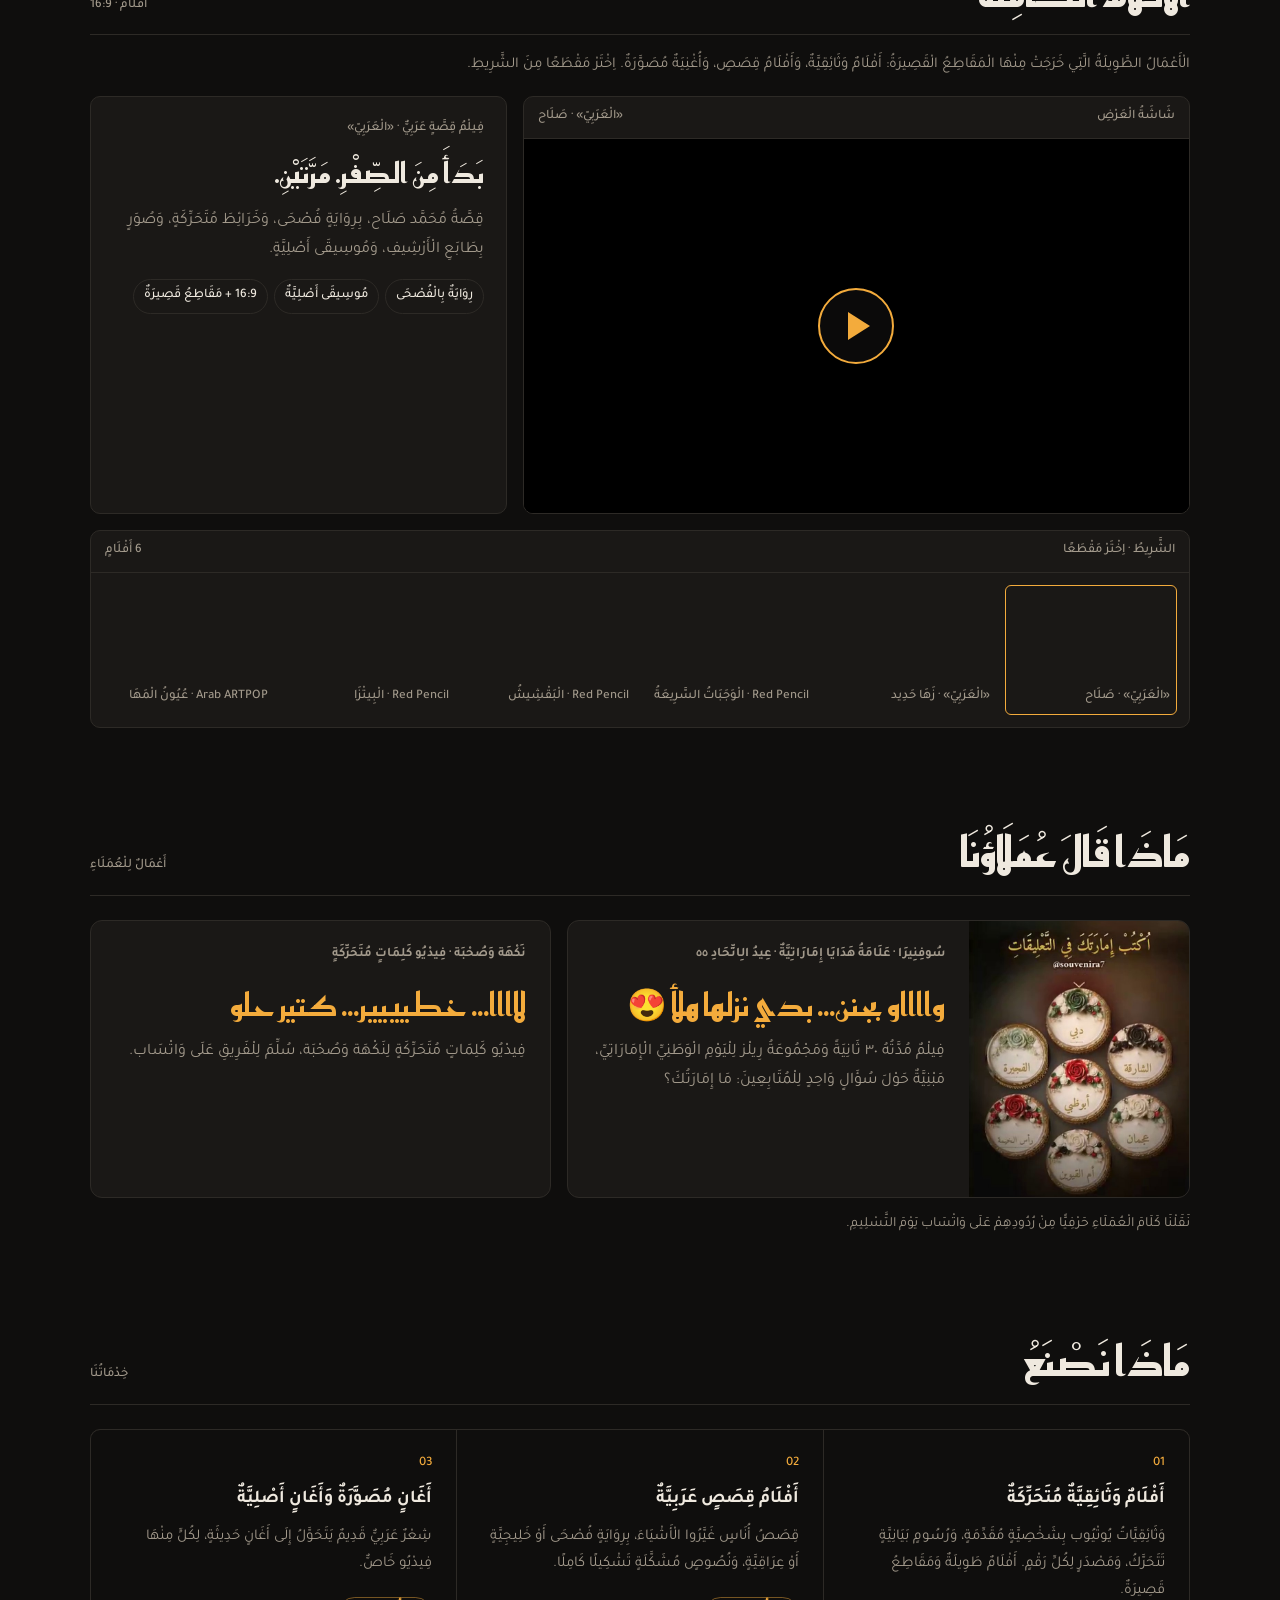
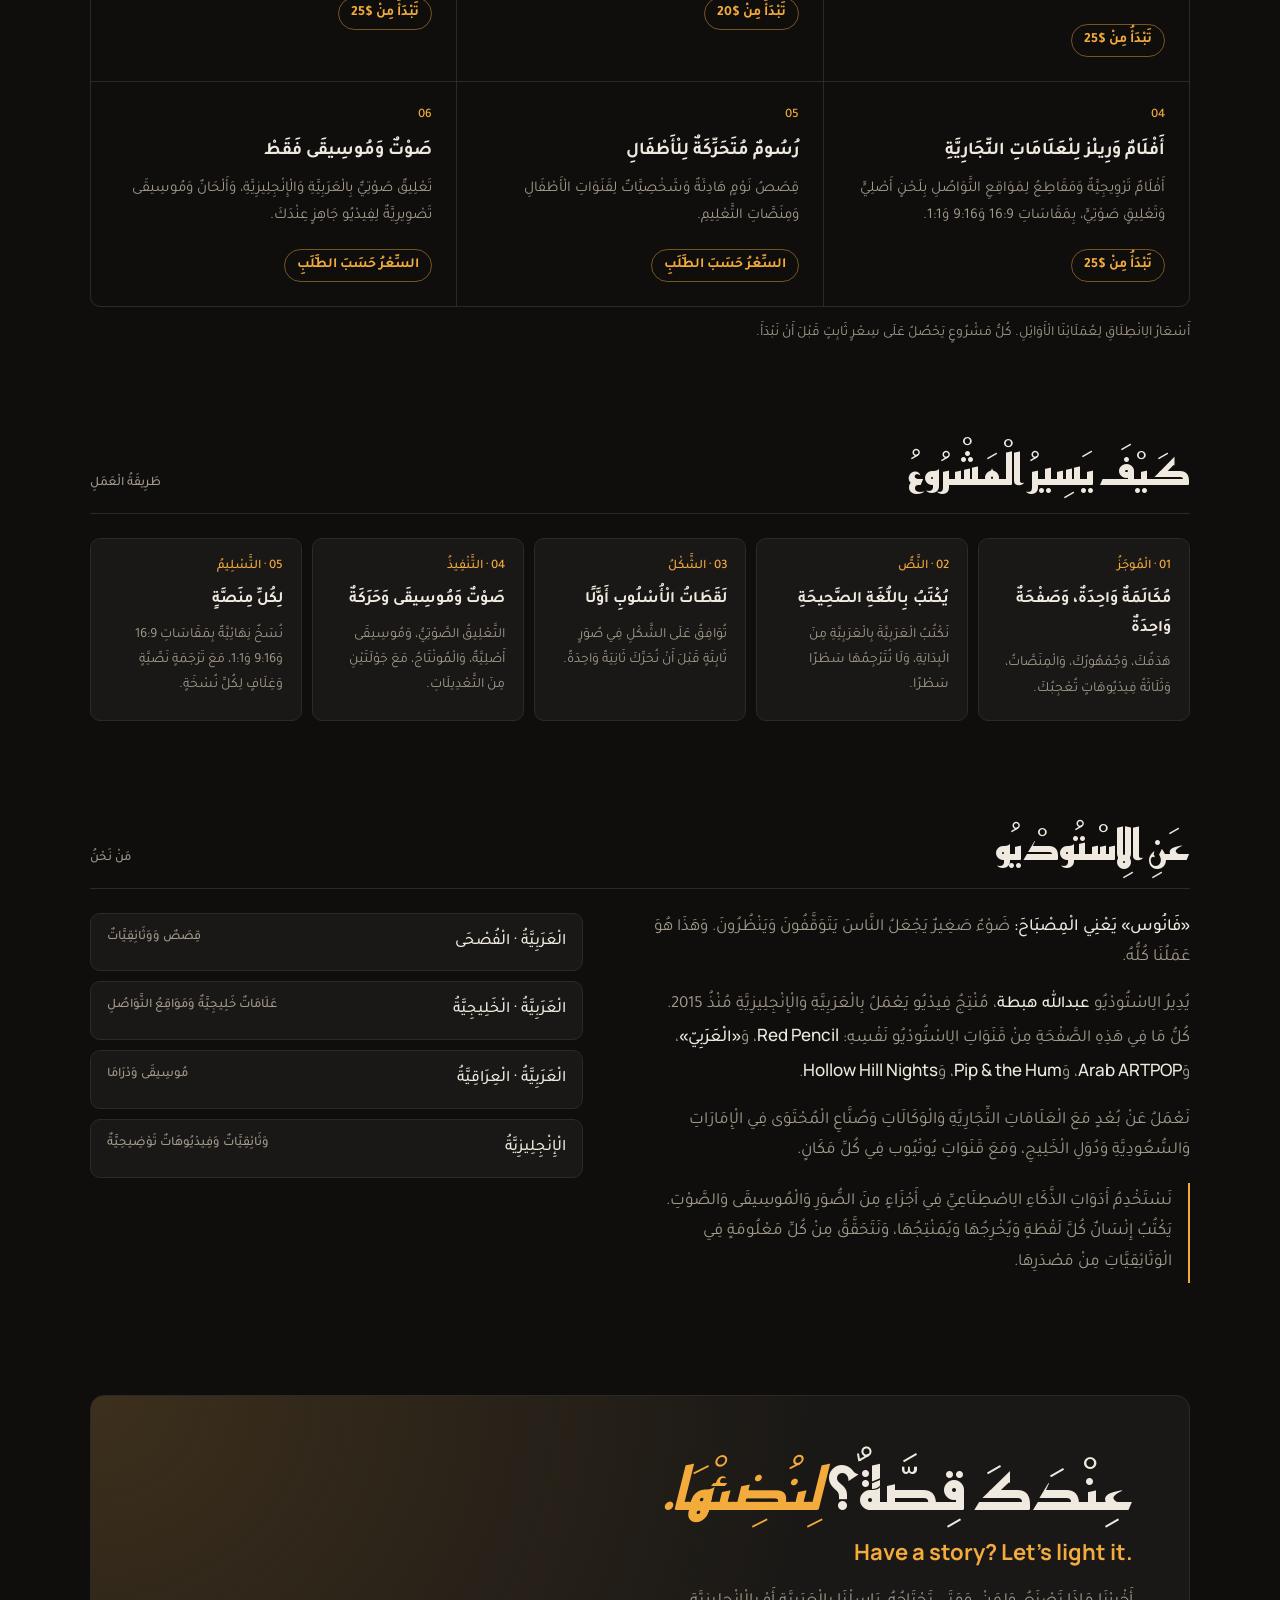
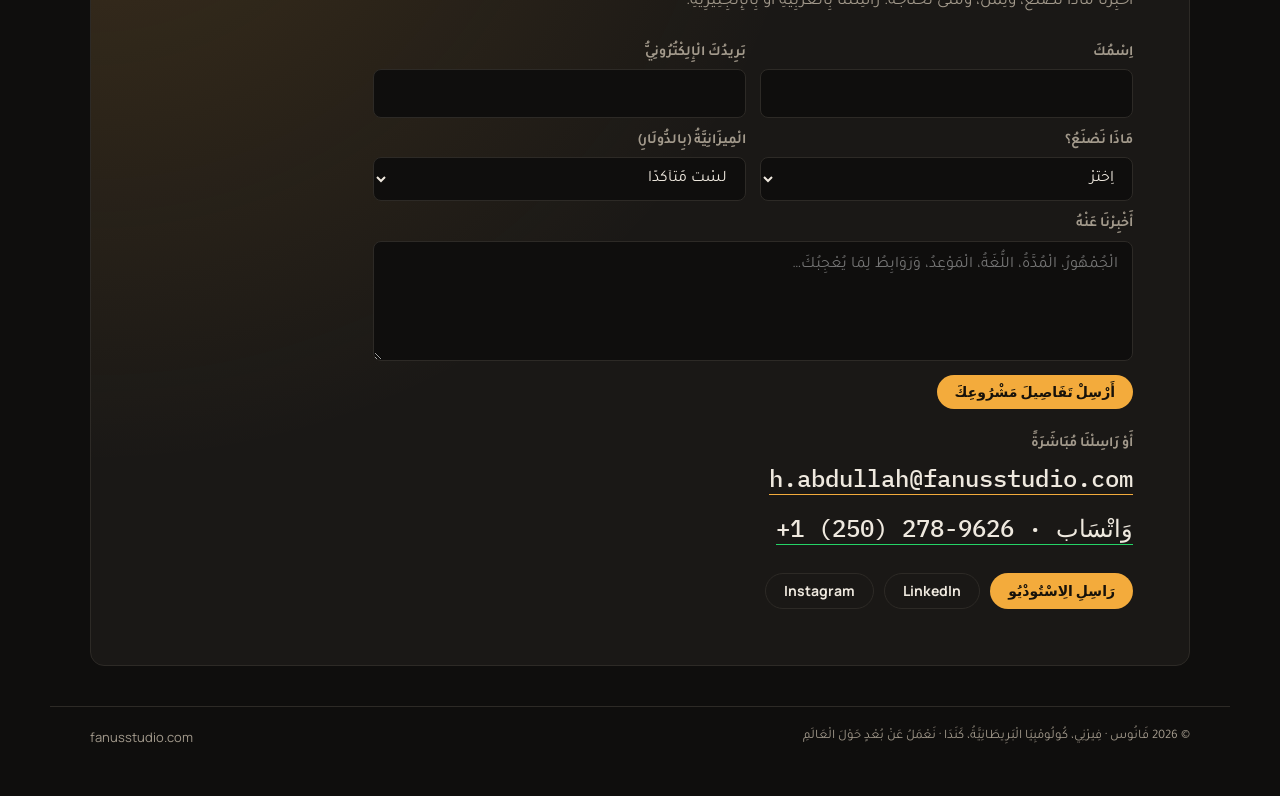
==== commit 1de3e1df: "Add files via upload" ====
--- a/ar/index.html
+++ b/ar/index.html
@@ -68,7 +68,7 @@
     <div><dt>مُشَاهَدَاتُ الرِّيلْز فِي 5 أَيَّامٍ</dt><dd>51,500+</dd><span>صَفْحَةُ «الْعَرَبِيّ» عَلَى فِيسْبُوك، 19–23 نُوفَمْبِر</span></div>
     <div><dt>مُشَاهَدَاتُ يُوتْيُوب</dt><dd>34,000+</dd><span>قَنَاةُ «الْعَرَبِيّ» مُنْذُ أُكْتُوبَر</span></div>
   </dl>
-  <p class="growth">مُشَاهَدَاتُ رِيلْز «الْعَرَبِيّ» عَلَى فِيسْبُوك: <bdi dir="ltr"><b>16</b> → <b>5,605</b> → <b>51,549</b></bdi> <span>(7 ← 23 نُوفَمْبِر)</span></p>
+  <p class="growth">مُشَاهَدَاتُ رِيلْز «الْعَرَبِيّ» عَلَى فِيسْبُوك: <b>16</b> ← <b>5,605</b> ← <b>51,549</b> <span>(7 ← 23 نُوفَمْبِر)</span></p>
   <p class="asof">الْأَرْقَامُ مِنْ إِحْصَاءَاتِ مِيتَا وَيُوتْيُوب، حَتَّى 23 نُوفَمْبِر 2026.</p>
 </header>
 
